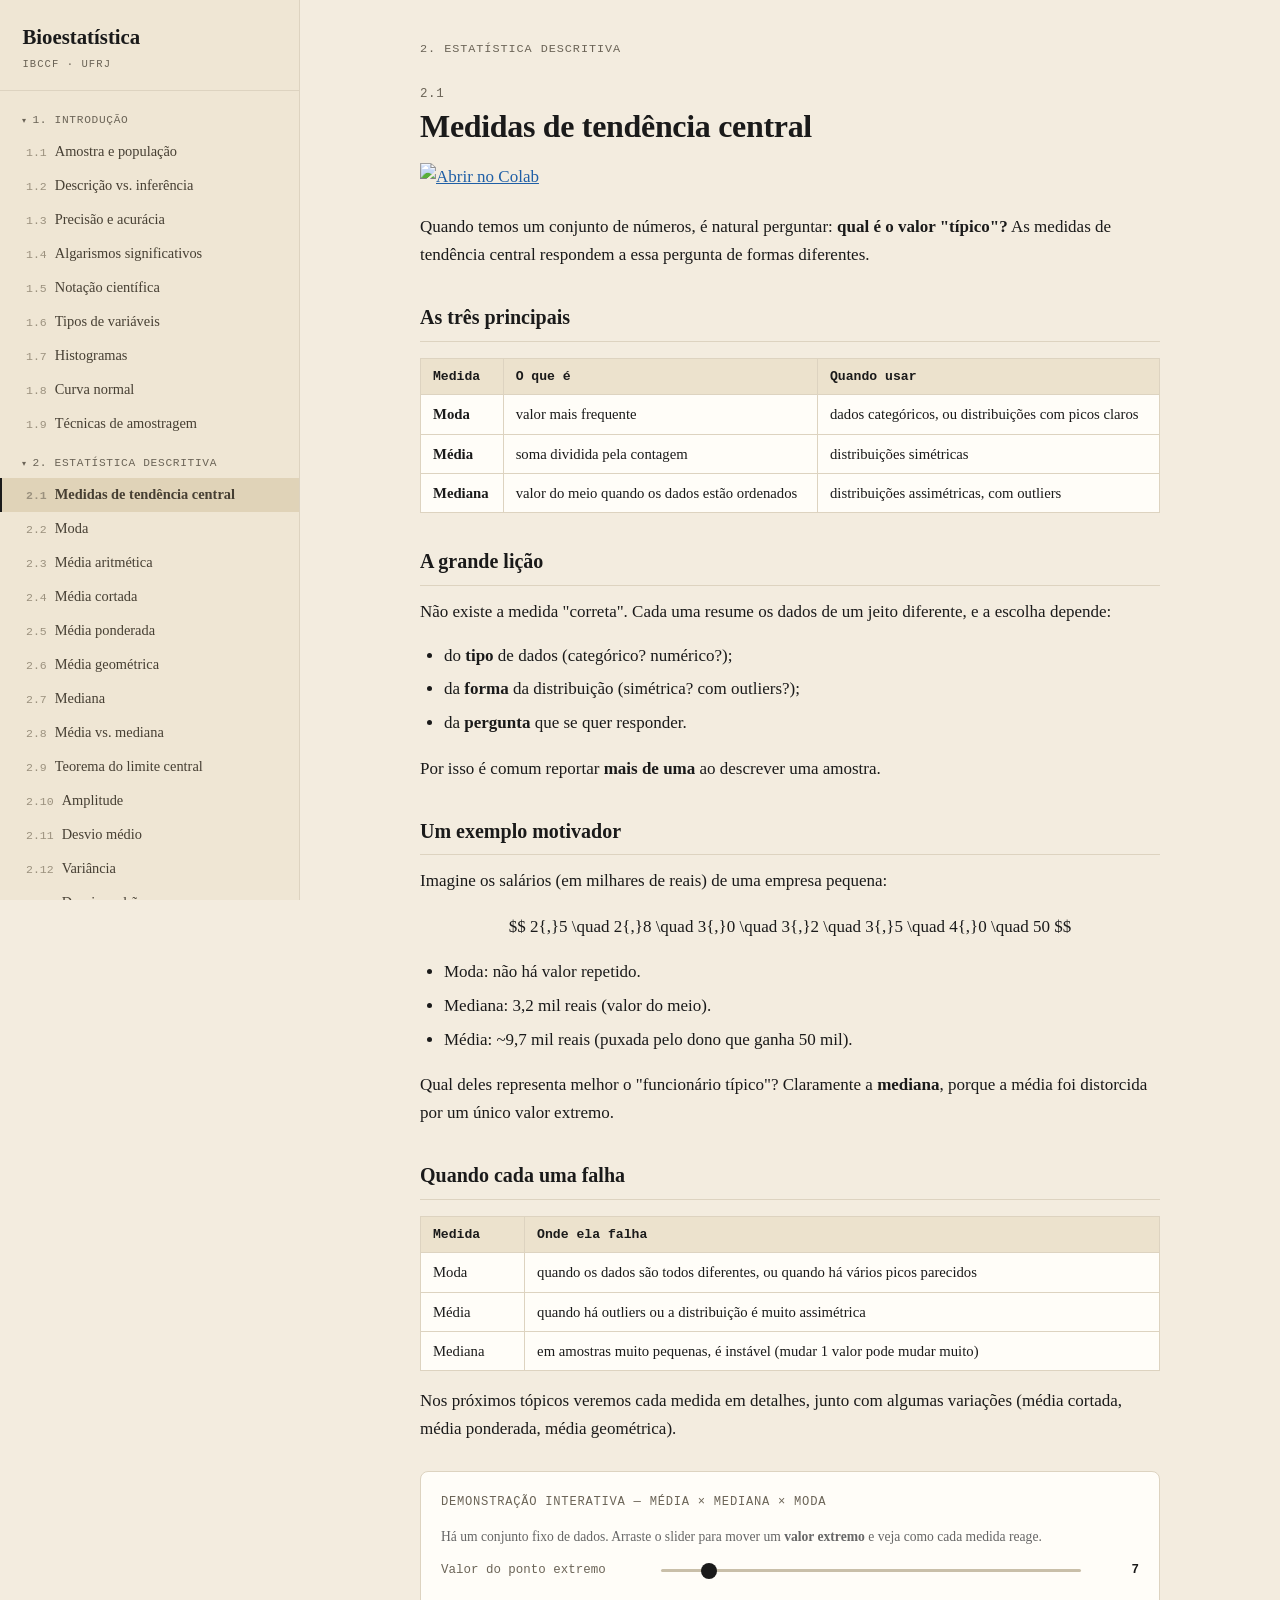
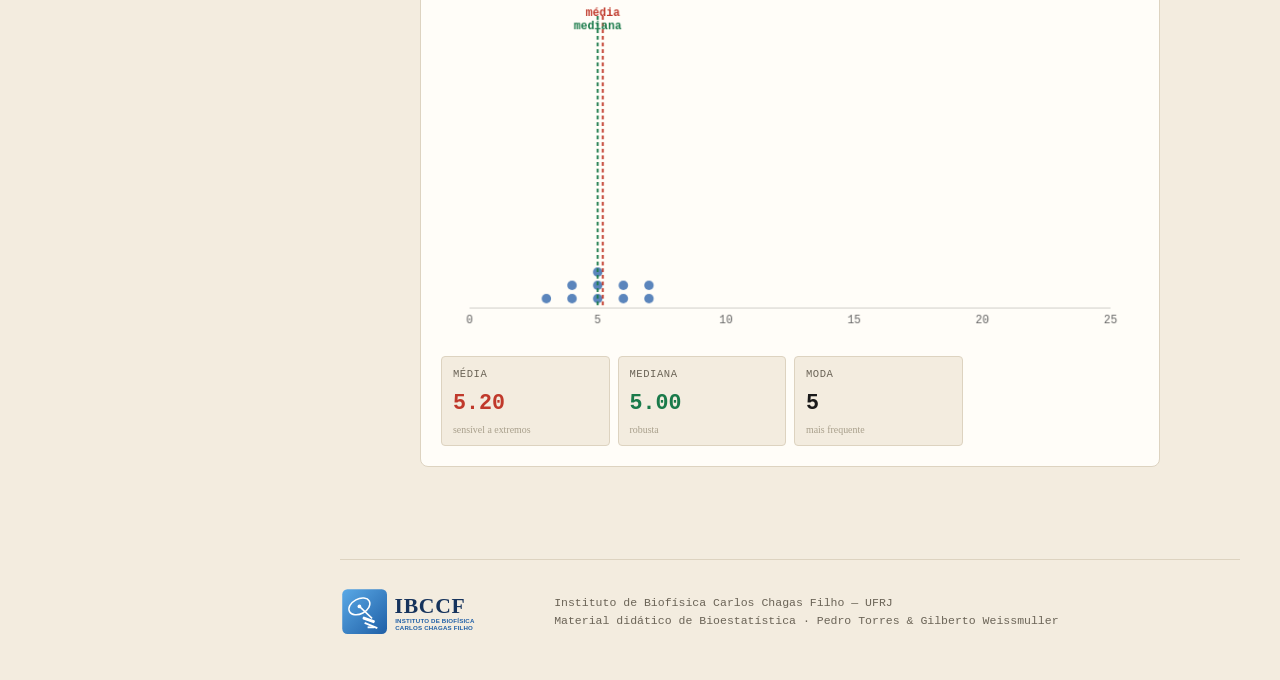
==== descritiva.html @ 73c23417 "Redesign site: sidebar layout, interactive widgets, new sections Layout (estilo dos exemplos enviado" ====
<!DOCTYPE html>
<html lang="pt-BR">
<head>
<meta charset="UTF-8">
<meta name="viewport" content="width=device-width, initial-scale=1.0">
<title>Estatística Descritiva — Bioestatística IBCCF</title>
<link rel="stylesheet" href="assets/style.css">
<link rel="stylesheet" href="https://cdn.jsdelivr.net/npm/katex@0.16.9/dist/katex.min.css">
<script defer src="https://cdn.jsdelivr.net/npm/katex@0.16.9/dist/katex.min.js"></script>
<script defer src="https://cdn.jsdelivr.net/npm/katex@0.16.9/dist/contrib/auto-render.min.js"
  onload="renderMathInElement(document.body,{delimiters:[{left:'$$',right:'$$',display:true},{left:'$',right:'$',display:false}],throwOnError:false});"></script>
<script src="https://cdn.jsdelivr.net/npm/mermaid@10/dist/mermaid.min.js"></script>
</head>
<body>
<button class="menu-toggle" id="menuToggle" aria-label="Menu">☰</button>

<nav class="sidebar" id="sidebar">
<a class="sidebar-brand" href="index.html">Bioestatística<span>IBCCF · UFRJ</span></a>
<div class="nav-group">
<div class="nav-group-title">1. Introdução</div>
<ul>
<li><a href="introducao.html#01-introducao-01-amostra-populacao-md"><span class="n">1.1</span>Amostra e população</a></li>
<li><a href="introducao.html#01-introducao-02-descricao-inferencia-md"><span class="n">1.2</span>Descrição vs. inferência</a></li>
<li><a href="introducao.html#01-introducao-03-precisao-acuracia-md"><span class="n">1.3</span>Precisão e acurácia</a></li>
<li><a href="introducao.html#01-introducao-04-algarismos-significativos-md"><span class="n">1.4</span>Algarismos significativos</a></li>
<li><a href="introducao.html#01-introducao-05-notacao-cientifica-md"><span class="n">1.5</span>Notação científica</a></li>
<li><a href="introducao.html#01-introducao-06-tipos-variaveis-md"><span class="n">1.6</span>Tipos de variáveis</a></li>
<li><a href="introducao.html#01-introducao-07-histogramas-md"><span class="n">1.7</span>Histogramas</a></li>
<li><a href="introducao.html#01-introducao-08-curva-normal-md"><span class="n">1.8</span>Curva normal</a></li>
<li><a href="introducao.html#01-introducao-09-tecnicas-amostragem-md"><span class="n">1.9</span>Técnicas de amostragem</a></li>
</ul></div>
<div class="nav-group">
<div class="nav-group-title">2. Estatística Descritiva</div>
<ul>
<li><a class="nav-link" data-target="02-estatistica-descritiva-01-tendencia-central-md" href="#02-estatistica-descritiva-01-tendencia-central-md"><span class="n">2.1</span>Medidas de tendência central</a></li>
<li><a class="nav-link" data-target="02-estatistica-descritiva-02-moda-md" href="#02-estatistica-descritiva-02-moda-md"><span class="n">2.2</span>Moda</a></li>
<li><a class="nav-link" data-target="02-estatistica-descritiva-03-media-aritmetica-md" href="#02-estatistica-descritiva-03-media-aritmetica-md"><span class="n">2.3</span>Média aritmética</a></li>
<li><a class="nav-link" data-target="02-estatistica-descritiva-04-media-cortada-md" href="#02-estatistica-descritiva-04-media-cortada-md"><span class="n">2.4</span>Média cortada</a></li>
<li><a class="nav-link" data-target="02-estatistica-descritiva-05-media-ponderada-md" href="#02-estatistica-descritiva-05-media-ponderada-md"><span class="n">2.5</span>Média ponderada</a></li>
<li><a class="nav-link" data-target="02-estatistica-descritiva-06-media-geometrica-md" href="#02-estatistica-descritiva-06-media-geometrica-md"><span class="n">2.6</span>Média geométrica</a></li>
<li><a class="nav-link" data-target="02-estatistica-descritiva-07-mediana-md" href="#02-estatistica-descritiva-07-mediana-md"><span class="n">2.7</span>Mediana</a></li>
<li><a class="nav-link" data-target="02-estatistica-descritiva-08-media-vs-mediana-md" href="#02-estatistica-descritiva-08-media-vs-mediana-md"><span class="n">2.8</span>Média vs. mediana</a></li>
<li><a class="nav-link" data-target="02-estatistica-descritiva-09-teorema-limite-central-md" href="#02-estatistica-descritiva-09-teorema-limite-central-md"><span class="n">2.9</span>Teorema do limite central</a></li>
<li><a class="nav-link" data-target="02-estatistica-descritiva-10-amplitude-md" href="#02-estatistica-descritiva-10-amplitude-md"><span class="n">2.10</span>Amplitude</a></li>
<li><a class="nav-link" data-target="02-estatistica-descritiva-11-desvio-medio-md" href="#02-estatistica-descritiva-11-desvio-medio-md"><span class="n">2.11</span>Desvio médio</a></li>
<li><a class="nav-link" data-target="02-estatistica-descritiva-12-variancia-md" href="#02-estatistica-descritiva-12-variancia-md"><span class="n">2.12</span>Variância</a></li>
<li><a class="nav-link" data-target="02-estatistica-descritiva-13-desvio-padrao-md" href="#02-estatistica-descritiva-13-desvio-padrao-md"><span class="n">2.13</span>Desvio padrão</a></li>
<li><a class="nav-link" data-target="02-estatistica-descritiva-14-desvio-interquartil-md" href="#02-estatistica-descritiva-14-desvio-interquartil-md"><span class="n">2.14</span>Desvio interquartil</a></li>
<li><a class="nav-link" data-target="02-estatistica-descritiva-15-coeficiente-variacao-md" href="#02-estatistica-descritiva-15-coeficiente-variacao-md"><span class="n">2.15</span>Coeficiente de variação</a></li>
</ul></div>
<div class="nav-group">
<div class="nav-group-title">3. Probabilidade</div>
<ul>
<li><a href="probabilidade.html#03-probabilidade-01-evento-md"><span class="n">3.1</span>Evento — definição</a></li>
<li><a href="probabilidade.html#03-probabilidade-02-eventos-compostos-md"><span class="n">3.2</span>Eventos compostos</a></li>
<li><a href="probabilidade.html#03-probabilidade-03-probabilidade-condicional-md"><span class="n">3.3</span>Probabilidade condicional</a></li>
<li><a href="probabilidade.html#03-probabilidade-04-analise-combinatoria-md"><span class="n">3.4</span>Análise combinatória</a></li>
<li><a href="probabilidade.html#03-probabilidade-05-testes-binarios-md"><span class="n">3.5</span>Testes binários</a></li>
<li><a href="probabilidade.html#03-probabilidade-06-sensibilidade-especificidade-md"><span class="n">3.6</span>Sensibilidade e especificidade</a></li>
<li><a href="probabilidade.html#03-probabilidade-07-matriz-confusao-md"><span class="n">3.7</span>Matriz de confusão</a></li>
<li><a href="probabilidade.html#03-probabilidade-08-valor-preditivo-md"><span class="n">3.8</span>Valor preditivo</a></li>
<li><a href="probabilidade.html#03-probabilidade-09-curva-roc-md"><span class="n">3.9</span>Curva ROC</a></li>
<li><a href="probabilidade.html#03-probabilidade-10-distribuicao-binomial-md"><span class="n">3.10</span>Distribuição binomial</a></li>
</ul></div>
<div class="nav-group">
<div class="nav-group-title">4. Distribuições amostrais</div>
<ul>
<li><a href="distribuicoes.html#05-distribuicoes-amostrais-01-de-onde-vem-md"><span class="n">4.1</span>De onde vêm t, F e χ²</a></li>
<li><a href="distribuicoes.html#05-distribuicoes-amostrais-02-qui-quadrado-md"><span class="n">4.2</span>Distribuição qui-quadrado</a></li>
<li><a href="distribuicoes.html#05-distribuicoes-amostrais-03-t-student-md"><span class="n">4.3</span>Distribuição t de Student</a></li>
<li><a href="distribuicoes.html#05-distribuicoes-amostrais-04-f-distribuicao-md"><span class="n">4.4</span>Distribuição F</a></li>
</ul></div>
<div class="nav-group">
<div class="nav-group-title">5. Estatística Inferencial</div>
<ul>
<li><a href="inferencial.html#04-estatistica-inferencial-01-logica-inferencia-md"><span class="n">5.1</span>Lógica da inferência</a></li>
<li><a href="inferencial.html#04-estatistica-inferencial-02-estimacao-md"><span class="n">5.2</span>Estimação</a></li>
<li><a href="inferencial.html#04-estatistica-inferencial-03-intervalo-confianca-md"><span class="n">5.3</span>Intervalos de confiança</a></li>
<li><a href="inferencial.html#04-estatistica-inferencial-04-hipoteses-md"><span class="n">5.4</span>Hipótese nula e alternativa</a></li>
<li><a href="inferencial.html#04-estatistica-inferencial-05-significancia-md"><span class="n">5.5</span>Nível de significância</a></li>
<li><a href="inferencial.html#04-estatistica-inferencial-06-valor-p-md"><span class="n">5.6</span>Valor-p</a></li>
<li><a href="inferencial.html#04-estatistica-inferencial-07-erros-tipo-i-ii-md"><span class="n">5.7</span>Erros tipo I e tipo II</a></li>
<li><a href="inferencial.html#04-estatistica-inferencial-08-teste-z-md"><span class="n">5.8</span>Teste z</a></li>
<li><a href="inferencial.html#04-estatistica-inferencial-09-teste-t-uma-amostra-md"><span class="n">5.9</span>Teste t de uma amostra</a></li>
<li><a href="inferencial.html#04-estatistica-inferencial-10-teste-t-independente-md"><span class="n">5.10</span>Teste t para duas amostras independentes</a></li>
<li><a href="inferencial.html#04-estatistica-inferencial-11-teste-t-pareado-md"><span class="n">5.11</span>Teste t pareado</a></li>
<li><a href="inferencial.html#04-estatistica-inferencial-12-anova-md"><span class="n">5.12</span>ANOVA</a></li>
<li><a href="inferencial.html#04-estatistica-inferencial-13-qui-quadrado-md"><span class="n">5.13</span>Teste do qui-quadrado</a></li>
<li><a href="inferencial.html#04-estatistica-inferencial-14-correlacao-md"><span class="n">5.14</span>Correlação</a></li>
<li><a href="inferencial.html#04-estatistica-inferencial-15-regressao-linear-md"><span class="n">5.15</span>Regressão linear</a></li>
<li><a href="inferencial.html#04-estatistica-inferencial-16-testes-nao-parametricos-md"><span class="n">5.16</span>Testes não paramétricos</a></li>
<li><a href="inferencial.html#04-estatistica-inferencial-17-design-experimental-md"><span class="n">5.17</span>Design experimental e potência</a></li>
</ul></div>
<div class="nav-group">
<div class="nav-group-title">6. Tabelas estatísticas</div>
<ul>
<li><a href="tabelas.html#06-tabelas-01-tabelas-md"><span class="n">6.1</span>Tabelas de referência</a></li>
</ul></div>
<div class="nav-group">
<div class="nav-group-title">7. Exercícios</div>
<ul>
<li><a href="exercicios.html#07-exercicios-01-exercicios-md"><span class="n">7.1</span>Exercícios resolvidos por tema</a></li>
</ul></div>
</nav>
<main class="content"><div class="content-inner">
<div class="page-eyebrow">2. Estatística Descritiva</div>
<article id="02-estatistica-descritiva-01-tendencia-central-md" class="topic">
<div class="topic-num">2.1</div>
<h1 class="topic-title">Medidas de tendência central</h1>
<div class="nb-row"><a class="colab-link" href="https://colab.research.google.com/github/monteirotorres/biostat/blob/main/02_estatistica_descritiva/01_tendencia_central.ipynb" target="_blank" rel="noopener"><img src="https://colab.research.google.com/assets/colab-badge.svg" alt="Abrir no Colab"></a></div>
<p>Quando temos um conjunto de números, é natural perguntar: <strong>qual é o valor "típico"?</strong> As medidas de tendência central respondem a essa pergunta de formas diferentes.</p>
<h2>As três principais</h2>
<table>
<thead>
<tr>
<th>Medida</th>
<th>O que é</th>
<th>Quando usar</th>
</tr>
</thead>
<tbody>
<tr>
<td><strong>Moda</strong></td>
<td>valor mais frequente</td>
<td>dados categóricos, ou distribuições com picos claros</td>
</tr>
<tr>
<td><strong>Média</strong></td>
<td>soma dividida pela contagem</td>
<td>distribuições simétricas</td>
</tr>
<tr>
<td><strong>Mediana</strong></td>
<td>valor do meio quando os dados estão ordenados</td>
<td>distribuições assimétricas, com outliers</td>
</tr>
</tbody>
</table>
<h2>A grande lição</h2>
<p>Não existe a medida "correta". Cada uma resume os dados de um jeito diferente, e a escolha depende:</p>
<ul>
<li>do <strong>tipo</strong> de dados (categórico? numérico?);</li>
<li>da <strong>forma</strong> da distribuição (simétrica? com outliers?);</li>
<li>da <strong>pergunta</strong> que se quer responder.</li>
</ul>
<p>Por isso é comum reportar <strong>mais de uma</strong> ao descrever uma amostra.</p>
<h2>Um exemplo motivador</h2>
<p>Imagine os salários (em milhares de reais) de uma empresa pequena:</p>
<div class="math-display">$$
2{,}5 \quad 2{,}8 \quad 3{,}0 \quad 3{,}2 \quad 3{,}5 \quad 4{,}0 \quad 50
$$</div>
<ul>
<li>Moda: não há valor repetido.</li>
<li>Mediana: 3,2 mil reais (valor do meio).</li>
<li>Média: ~9,7 mil reais (puxada pelo dono que ganha 50 mil).</li>
</ul>
<p>Qual deles representa melhor o "funcionário típico"? Claramente a <strong>mediana</strong>, porque a média foi distorcida por um único valor extremo.</p>
<h2>Quando cada uma falha</h2>
<table>
<thead>
<tr>
<th>Medida</th>
<th>Onde ela falha</th>
</tr>
</thead>
<tbody>
<tr>
<td>Moda</td>
<td>quando os dados são todos diferentes, ou quando há vários picos parecidos</td>
</tr>
<tr>
<td>Média</td>
<td>quando há outliers ou a distribuição é muito assimétrica</td>
</tr>
<tr>
<td>Mediana</td>
<td>em amostras muito pequenas, é instável (mudar 1 valor pode mudar muito)</td>
</tr>
</tbody>
</table>
<p>Nos próximos tópicos veremos cada medida em detalhes, junto com algumas variações (média cortada, média ponderada, média geométrica).</p>

<div class="widget" data-widget="wTendencia" data-id="tendencia_2_1">
  <div class="widget-title">Demonstração interativa — Média × Mediana × Moda</div>
  <p style="font-size:0.85rem;color:#666;margin-bottom:0.6rem;">Há um conjunto fixo de dados. Arraste o slider para mover um <strong>valor extremo</strong> e veja como cada medida reage.</p>
  <div class="controls"><div class="ctrl-row"><span class="ctrl-label">Valor do ponto extremo</span><input type="range" min="5" max="25" step="1" value="7" id="tendencia_2_1-out"><span class="ctrl-val" id="tendencia_2_1-out-v">7</span></div></div>
  <canvas id="tendencia_2_1"></canvas>
  <div class="stat-grid" style="margin-top:0.6rem;">
    <div class="stat-card"><div class="slabel">Média</div><div class="sval" id="tendencia_2_1-mean" style="color:#c0392b;">—</div><div class="sdesc">sensível a extremos</div></div><div class="stat-card"><div class="slabel">Mediana</div><div class="sval" id="tendencia_2_1-median" style="color:#1a7a4a;">—</div><div class="sdesc">robusta</div></div><div class="stat-card"><div class="slabel">Moda</div><div class="sval" id="tendencia_2_1-mode">—</div><div class="sdesc">mais frequente</div></div>
  </div>
</div>
</article>
<article id="02-estatistica-descritiva-02-moda-md" class="topic">
<div class="topic-num">2.2</div>
<h1 class="topic-title">Moda</h1>
<div class="nb-row"><a class="colab-link" href="https://colab.research.google.com/github/monteirotorres/biostat/blob/main/02_estatistica_descritiva/02_moda.ipynb" target="_blank" rel="noopener"><img src="https://colab.research.google.com/assets/colab-badge.svg" alt="Abrir no Colab"></a></div>
<p>A <strong>moda</strong> é o valor que aparece com maior frequência em um conjunto de dados.</p>
<h2>Definição</h2>
<p>Dado um conjunto $\{x_1, x_2, \ldots, x_n\}$, a moda é o valor (ou valores) que mais se repete.</p>
<h2>Casos</h2>
<table>
<thead>
<tr>
<th>Caso</th>
<th>Nome</th>
</tr>
</thead>
<tbody>
<tr>
<td>Um único valor mais frequente</td>
<td><strong>unimodal</strong></td>
</tr>
<tr>
<td>Dois valores empatados</td>
<td><strong>bimodal</strong></td>
</tr>
<tr>
<td>Três ou mais valores empatados</td>
<td><strong>multimodal</strong></td>
</tr>
<tr>
<td>Todos diferentes</td>
<td><strong>amodal</strong> (sem moda)</td>
</tr>
</tbody>
</table>
<h3>Exemplos</h3>
<ul>
<li>$\{1, 2, 2, 3, 4\}$ → moda = 2 (unimodal).</li>
<li>$\{1, 2, 2, 3, 3\}$ → modas = 2 e 3 (bimodal).</li>
<li>$\{1, 2, 3, 4, 5\}$ → não há moda (amodal).</li>
</ul>
<h2>Quando usar</h2>
<p>A moda é particularmente útil em:</p>
<ul>
<li><strong>Variáveis categóricas</strong>, em que média e mediana nem fazem sentido. Ex.: a moda do tipo sanguíneo no Brasil é "O+".</li>
<li><strong>Distribuições com picos claros</strong>, em que a "categoria mais comum" é a informação de interesse.</li>
</ul>
<blockquote>
<p>Em distribuições contínuas, é raro dois valores serem <strong>exatamente</strong> iguais. Nesses casos, a moda é localizada visualmente no histograma: corresponde ao <strong>pico</strong> da distribuição.</p>
</blockquote>
<h2>Limitações</h2>
<ol>
<li><strong>Pode não ser única</strong> ou nem existir.</li>
<li><strong>Não usa todos os dados</strong>: depende apenas das frequências.</li>
<li><strong>Sensível à precisão</strong> dos dados: arredondar pode mudar drasticamente a moda.</li>
</ol>
<h2>Distribuições multimodais — uma pista</h2>
<p>Quando o histograma tem <strong>mais de um pico</strong>, vale investigar: pode haver duas subpopulações misturadas. Por exemplo, a altura de adultos mostra um histograma bimodal quando misturamos homens e mulheres — cada grupo tem sua própria moda.</p>

</article>
<article id="02-estatistica-descritiva-03-media-aritmetica-md" class="topic">
<div class="topic-num">2.3</div>
<h1 class="topic-title">Média aritmética</h1>
<div class="nb-row"><a class="colab-link" href="https://colab.research.google.com/github/monteirotorres/biostat/blob/main/02_estatistica_descritiva/03_media_aritmetica.ipynb" target="_blank" rel="noopener"><img src="https://colab.research.google.com/assets/colab-badge.svg" alt="Abrir no Colab"></a></div>
<p>A medida de tendência central mais conhecida. Soma todos os valores e divide pelo número deles.</p>
<h2>Fórmula</h2>
<p>Para uma <strong>amostra</strong> com $n$ valores:</p>
<div class="math-display">$$
\bar{x} = \frac{1}{n} \sum_{i=1}^{n} x_i = \frac{x_1 + x_2 + \cdots + x_n}{n}
$$</div>
<p>Para uma <strong>população</strong> com $N$ valores:</p>
<div class="math-display">$$
\mu = \frac{1}{N} \sum_{i=1}^{N} x_i
$$</div>
<p>A fórmula é a mesma — muda apenas o símbolo, dependendo se estamos falando de amostra ($\bar{x}$, "x-barra") ou de população ($\mu$, "mi").</p>
<h2>Exemplo</h2>
<p>Cinco notas de uma prova: $6{,}0; 7{,}5; 8{,}0; 5{,}5; 9{,}0$.</p>
<div class="math-display">$$
\bar{x} = \frac{6{,}0 + 7{,}5 + 8{,}0 + 5{,}5 + 9{,}0}{5} = \frac{36{,}0}{5} = 7{,}2
$$</div>
<h2>Propriedades importantes</h2>
<ol>
<li><strong>Usa todos os valores</strong> — diferente da mediana, que usa só o do meio.</li>
<li><strong>Sensível a outliers</strong> — um único valor extremo pode puxar a média muito.</li>
<li><strong>A soma dos desvios em relação à média é zero</strong>:</li>
</ol>
<div class="math-display">$$
\sum_{i=1}^{n} (x_i - \bar{x}) = 0
$$</div>
<p>Isso significa que a média é o <strong>"ponto de equilíbrio"</strong> dos dados — se colocássemos cada valor como um pesinho numa régua, a régua se equilibraria sobre a média.</p>
<h2>Quando usar</h2>
<p>A média é apropriada quando:</p>
<ul>
<li>a distribuição é <strong>aproximadamente simétrica</strong>;</li>
<li>não há outliers extremos;</li>
<li>os dados são <strong>quantitativos</strong> (não categóricos).</li>
</ul>
<h2>Quando NÃO usar</h2>
<ul>
<li>Em distribuições <strong>muito assimétricas</strong> (renda, tempo de sobrevida) — a mediana é mais informativa.</li>
<li>Em variáveis <strong>ordinais</strong> — a média entre "leve", "moderada" e "intensa" não significa nada.</li>
<li>Em variáveis <strong>nominais</strong> — não dá nem para calcular.</li>
</ul>
<h2>Atenção ao jargão</h2>
<p>Quando alguém diz "a média", geralmente está se referindo à média aritmética. Mas existem outras médias (geométrica, harmônica, cortada, ponderada) que você verá nos próximos tópicos.</p>

</article>
<article id="02-estatistica-descritiva-04-media-cortada-md" class="topic">
<div class="topic-num">2.4</div>
<h1 class="topic-title">Média cortada</h1>
<div class="nb-row"><a class="colab-link" href="https://colab.research.google.com/github/monteirotorres/biostat/blob/main/02_estatistica_descritiva/04_media_cortada.ipynb" target="_blank" rel="noopener"><img src="https://colab.research.google.com/assets/colab-badge.svg" alt="Abrir no Colab"></a></div>
<p>A <strong>média cortada</strong> é uma variação da média aritmética em que <strong>removemos uma porcentagem dos valores extremos</strong> antes de calcular a média.</p>
<h2>A ideia</h2>
<p>Como a média comum é sensível a outliers, uma forma de torná-la mais <strong>robusta</strong> é descartar uma fatia dos valores mais altos e mais baixos. O que sobra é menos influenciado por valores extremos.</p>
<h2>Fórmula</h2>
<p>Cortando $k$ valores de cada lado (após ordenar) em uma amostra de $n$:</p>
<div class="math-display">$$
\bar{x}_{\text{cortada}} = \frac{1}{n - 2k} \sum_{i=k+1}^{n-k} x_{(i)}
$$</div>
<p>onde $x_{(i)}$ é o $i$-ésimo valor <strong>ordenado</strong>.</p>
<p>Costuma-se especificar o corte em <strong>porcentagem</strong>: cortar 10% significa remover 10% dos valores de cada extremo.</p>
<h2>Exemplo</h2>
<p>Dados ordenados: $10, 11, 12, 13, 14, 15, 16, 17, 18, 19, 20, 200$. São 12 valores.</p>
<p>Cortando 10% de cada lado → removemos 1 de cada extremo (10 e 200):</p>
<div class="math-display">$$
\bar{x}_{\text{cortada 10\%}} = \frac{11 + 12 + 13 + 14 + 15 + 16 + 17 + 18 + 19 + 20}{10} = 15{,}5
$$</div>
<p>Compare com a média comum: $\approx 30{,}4$ (puxada pelo 200).</p>
<h2>Quanto cortar?</h2>
<table>
<thead>
<tr>
<th>Corte</th>
<th>Comentário</th>
</tr>
</thead>
<tbody>
<tr>
<td>0%</td>
<td>é a média comum</td>
</tr>
<tr>
<td>5%</td>
<td>corte leve, comum em estudos esportivos</td>
</tr>
<tr>
<td>10–25%</td>
<td>reduz bem a influência de outliers</td>
</tr>
<tr>
<td>50%</td>
<td>é a <strong>mediana</strong></td>
</tr>
</tbody>
</table>
<h2>Onde aparece</h2>
<ul>
<li>Olimpíadas, ginástica artística: descartam-se a maior e a menor nota dos juízes.</li>
<li>Notas finais de programas que ignoram a melhor e a pior prova.</li>
<li>Estudos econômicos que querem reduzir o impacto de valores extremos.</li>
</ul>
<h2>Vantagens e desvantagens</h2>
<table>
<thead>
<tr>
<th>Vantagem</th>
<th>Desvantagem</th>
</tr>
</thead>
<tbody>
<tr>
<td>Mais robusta a outliers que a média</td>
<td>Descarta informação</td>
</tr>
<tr>
<td>Mantém a interpretação de "média"</td>
<td>Definição depende do corte escolhido</td>
</tr>
</tbody>
</table>

</article>
<article id="02-estatistica-descritiva-05-media-ponderada-md" class="topic">
<div class="topic-num">2.5</div>
<h1 class="topic-title">Média ponderada</h1>
<div class="nb-row"><a class="colab-link" href="https://colab.research.google.com/github/monteirotorres/biostat/blob/main/02_estatistica_descritiva/05_media_ponderada.ipynb" target="_blank" rel="noopener"><img src="https://colab.research.google.com/assets/colab-badge.svg" alt="Abrir no Colab"></a></div>
<p>Cada valor recebe um <strong>peso</strong> diferente, refletindo sua importância relativa.</p>
<h2>Fórmula</h2>
<div class="math-display">$$
\bar{x}_w = \frac{\sum_{i=1}^{n} w_i \cdot x_i}{\sum_{i=1}^{n} w_i}
$$</div>
<p>Onde:</p>
<ul>
<li>$x_i$ são os valores;</li>
<li>$w_i$ são os pesos (todos positivos).</li>
</ul>
<blockquote>
<p>Quando todos os pesos são iguais, a média ponderada vira a <strong>média aritmética comum</strong>.</p>
</blockquote>
<h2>Exemplo clássico — nota final</h2>
<p>Uma disciplina tem três avaliações:</p>
<table>
<thead>
<tr>
<th>Avaliação</th>
<th>Nota</th>
<th>Peso</th>
</tr>
</thead>
<tbody>
<tr>
<td>P1</td>
<td>7,0</td>
<td>2</td>
</tr>
<tr>
<td>P2</td>
<td>6,0</td>
<td>3</td>
</tr>
<tr>
<td>Trabalho</td>
<td>9,0</td>
<td>1</td>
</tr>
<tr>
<td>Prova final</td>
<td>8,0</td>
<td>4</td>
</tr>
</tbody>
</table>
<div class="math-display">$$
\bar{x}_w = \frac{7 \cdot 2 + 6 \cdot 3 + 9 \cdot 1 + 8 \cdot 4}{2 + 3 + 1 + 4} = \frac{14 + 18 + 9 + 32}{10} = \frac{73}{10} = 7{,}3
$$</div>
<p>A média aritmética simples daria 7,5 — mas como a prova final pesa mais e a P2 (pior nota) também tem peso alto, a média ponderada fica em 7,3.</p>
<h2>Em biologia e medicina</h2>
<p>A média ponderada aparece em:</p>
<ul>
<li><strong>Meta-análises</strong>: estudos com amostras maiores recebem peso maior, porque suas estimativas são mais confiáveis.</li>
<li><strong>Cálculo de IDH ou IDS</strong>: cada indicador entra com peso definido pela metodologia.</li>
<li><strong>Sistemas de pontuação clínica</strong>: cada sinal/sintoma tem peso clínico diferente.</li>
</ul>
<h2>Pesos normalizados</h2>
<p>Se preferimos pesos que somam 1 (probabilidades, frações), a fórmula vira:</p>
<div class="math-display">$$
\bar{x}_w = \sum_{i=1}^{n} w_i \cdot x_i \quad \text{com} \quad \sum_{i=1}^{n} w_i = 1
$$</div>
<p>Esse formato aparece muito em <strong>expectativa matemática</strong> — a média ponderada nada mais é do que o valor esperado quando os pesos representam probabilidades.</p>
<h2>Detalhe importante</h2>
<p>Os pesos representam <strong>importância relativa</strong>, não probabilidades de erro ou qualidade absoluta. Se eu der peso 10 a um valor mal medido e peso 1 ao bem medido, vou puxar a média para o errado. Os pesos precisam ser escolhidos <strong>antes</strong> de olhar os dados, com base em um critério justificável.</p>

</article>
<article id="02-estatistica-descritiva-06-media-geometrica-md" class="topic">
<div class="topic-num">2.6</div>
<h1 class="topic-title">Média geométrica</h1>
<div class="nb-row"><a class="colab-link" href="https://colab.research.google.com/github/monteirotorres/biostat/blob/main/02_estatistica_descritiva/06_media_geometrica.ipynb" target="_blank" rel="noopener"><img src="https://colab.research.google.com/assets/colab-badge.svg" alt="Abrir no Colab"></a></div>
<p>A média geométrica é a "média natural" para dados <strong>multiplicativos</strong>: taxas de crescimento, fatores de diluição, títulos de anticorpos.</p>
<h2>Fórmula</h2>
<p>Para $n$ valores positivos:</p>
<div class="math-display">$$
\bar{x}_g = \sqrt[n]{x_1 \cdot x_2 \cdots x_n} = \left( \prod_{i=1}^{n} x_i \right)^{1/n}
$$</div>
<p>Equivalentemente, em termos de logaritmos (forma muito usada nas implementações):</p>
<div class="math-display">$$
\bar{x}_g = \exp\!\left( \frac{1}{n} \sum_{i=1}^{n} \ln x_i \right)
$$</div>
<p>Em palavras: <strong>calculamos a média aritmética dos logaritmos</strong> e depois aplicamos a função inversa.</p>
<h2>Quando faz sentido?</h2>
<p>Sempre que os dados crescem (ou diminuem) <strong>multiplicativamente</strong>, e não somando uma quantidade fixa.</p>
<h3>Exemplo 1 — taxa de crescimento bacteriano</h3>
<p>Uma cultura cresce a taxas (vezes/h) de: 1,5; 2,0; 1,8; 2,2; 1,9.</p>
<p>Se quisermos saber a taxa "típica" de crescimento, queremos o número que, repetido, daria o mesmo crescimento acumulado. Esse número é a média <strong>geométrica</strong>, não a aritmética.</p>
<div class="math-display">$$
\bar{x}_g = \sqrt[5]{1{,}5 \cdot 2{,}0 \cdot 1{,}8 \cdot 2{,}2 \cdot 1{,}9} \approx 1{,}87
$$</div>
<h3>Exemplo 2 — diluições em série</h3>
<p>Em imunologia, títulos de anticorpos são comumente $1/40, 1/80, 1/160, \ldots$ — uma série geométrica. A média geométrica respeita essa escala.</p>
<h3>Exemplo 3 — retorno de investimentos</h3>
<p>Se um ativo rende +10% num ano e -10% no outro, a média aritmética dos retornos é 0% (que seria voltar ao mesmo valor). Mas isso é falso: $1{,}10 \cdot 0{,}90 = 0{,}99$. O retorno médio <strong>real</strong> é dado pela média geométrica.</p>
<h2>Comparação com a aritmética</h2>
<p>Para qualquer conjunto de valores positivos:</p>
<div class="math-display">$$
\bar{x}_g \leq \bar{x}
$$</div>
<p>A igualdade só ocorre quando todos os valores são iguais. Quanto mais variados os dados, maior a diferença entre as duas médias.</p>
<h2>Restrições</h2>
<ul>
<li><strong>Só funciona para valores positivos</strong> (não definida para 0 ou negativos).</li>
<li>Pouca interpretabilidade em escalas aditivas (a média geométrica de alturas em cm é estranha).</li>
</ul>
<h2>Como reconhecer um caso de média geométrica</h2>
<p>Pergunte: <strong>"Se eu repetir esse valor $n$ vezes, multiplicando, recupero o produto original?"</strong> Se sim, é caso de média geométrica.</p>
<blockquote>
<p>Em escala log, a média geométrica vira simplesmente a média aritmética dos logaritmos. Por isso, é comum <strong>transformar dados</strong> com $\log$ antes de aplicar testes estatísticos quando a distribuição é multiplicativa.</p>
</blockquote>

</article>
<article id="02-estatistica-descritiva-07-mediana-md" class="topic">
<div class="topic-num">2.7</div>
<h1 class="topic-title">Mediana</h1>
<div class="nb-row"><a class="colab-link" href="https://colab.research.google.com/github/monteirotorres/biostat/blob/main/02_estatistica_descritiva/07_mediana.ipynb" target="_blank" rel="noopener"><img src="https://colab.research.google.com/assets/colab-badge.svg" alt="Abrir no Colab"></a></div>
<p>A <strong>mediana</strong> é o valor que ocupa a posição do meio quando os dados estão ordenados. Divide o conjunto em duas metades de tamanho igual.</p>
<h2>Como calcular</h2>
<ol>
<li><strong>Ordene</strong> os valores em ordem crescente.</li>
<li>Se $n$ é <strong>ímpar</strong>, a mediana é o valor central.</li>
<li>Se $n$ é <strong>par</strong>, a mediana é a <strong>média dos dois valores centrais</strong>.</li>
</ol>
<h3>Exemplo (n ímpar)</h3>
<p>Dados: $3, 1, 4, 1, 5, 9, 2$
Ordenados: $1, 1, 2, \mathbf{3}, 4, 5, 9$
Mediana = <strong>3</strong>.</p>
<h3>Exemplo (n par)</h3>
<p>Dados: $3, 1, 4, 1, 5, 9, 2, 6$
Ordenados: $1, 1, 2, \mathbf{3}, \mathbf{4}, 5, 6, 9$
Mediana = $(3 + 4)/2 = 3{,}5$.</p>
<h2>A propriedade fundamental</h2>
<p>Exatamente <strong>50% dos dados estão abaixo</strong> da mediana e <strong>50% acima</strong>. Por isso ela também é chamada de <strong>segundo quartil</strong> ($Q_2$) ou <strong>percentil 50</strong>.</p>
<h2>Robustez a outliers</h2>
<p>A grande vantagem da mediana é não ser afetada por valores extremos:</p>
<table>
<thead>
<tr>
<th>Dados</th>
<th>Média</th>
<th>Mediana</th>
</tr>
</thead>
<tbody>
<tr>
<td>$1, 2, 3, 4, 5$</td>
<td>3,0</td>
<td>3</td>
</tr>
<tr>
<td>$1, 2, 3, 4, 500$</td>
<td>102,0</td>
<td>3</td>
</tr>
</tbody>
</table>
<p>A média explodiu, mas a mediana ficou igual. É por isso que reportamos mediana para variáveis como <strong>renda</strong>, <strong>tempo até um evento</strong>, <strong>dose recebida</strong> etc.</p>
<h2>Generalização — quantis e percentis</h2>
<p>A mesma ideia da mediana se estende para outros pontos da distribuição:</p>
<table>
<thead>
<tr>
<th>Nome</th>
<th>O que é</th>
</tr>
</thead>
<tbody>
<tr>
<td>Mediana / Q2 / P50</td>
<td>50% dos dados abaixo</td>
</tr>
<tr>
<td>Q1 / P25</td>
<td>25% dos dados abaixo</td>
</tr>
<tr>
<td>Q3 / P75</td>
<td>75% dos dados abaixo</td>
</tr>
<tr>
<td>P10, P90</td>
<td>percentis 10 e 90</td>
</tr>
</tbody>
</table>
<p>Esses pontos aparecem no <strong>boxplot</strong> e dão uma visão muito mais rica que apenas a média.</p>
<h2>Limitações</h2>
<ul>
<li>Em <strong>amostras pequenas</strong>, a mediana pode ser instável: mudar 1 valor pode mudar muito.</li>
<li>Não é tão sensível à <strong>forma</strong> da distribuição — duas distribuições muito diferentes podem ter a mesma mediana.</li>
<li>Operações algébricas (combinar grupos, propagar erros) são mais complicadas com mediana do que com média.</li>
</ul>

</article>
<article id="02-estatistica-descritiva-08-media-vs-mediana-md" class="topic">
<div class="topic-num">2.8</div>
<h1 class="topic-title">Média vs. mediana</h1>
<div class="nb-row"><a class="colab-link" href="https://colab.research.google.com/github/monteirotorres/biostat/blob/main/02_estatistica_descritiva/08_media_vs_mediana.ipynb" target="_blank" rel="noopener"><img src="https://colab.research.google.com/assets/colab-badge.svg" alt="Abrir no Colab"></a></div>
<p>Qual delas reportar? A escolha depende da <strong>forma da distribuição</strong> e da <strong>presença de outliers</strong>.</p>
<h2>Em distribuição simétrica</h2>
<p>Em uma distribuição simétrica (como a normal), média e mediana <strong>coincidem</strong>:</p>
<div class="math-display">$$
\bar{x} \approx \text{mediana} \approx \text{moda}
$$</div>
<p>Nesse caso, tanto faz qual usar — costuma-se reportar a média porque tem propriedades matemáticas mais convenientes (se combina bem com soma, ANOVA, intervalos de confiança, etc.).</p>
<h2>Em distribuição assimétrica</h2>
<p>A média é <strong>puxada para a cauda</strong>. A mediana fica mais perto do "centro de massa" da maior parte dos dados.</p>
<h3>Assimetria à direita (cauda longa para valores altos)</h3>
<div class="math-display">$$
\bar{x} > \text{mediana}
$$</div>
<p>Exemplos: renda, tempo de espera, número de citações de um artigo, contagens de vírus.</p>
<h3>Assimetria à esquerda (cauda longa para valores baixos)</h3>
<div class="math-display">$$
\bar{x} < \text{mediana}
$$</div>
<p>Exemplos: notas em provas muito fáceis, idade ao morrer (a maioria morre na velhice, com cauda nos jovens).</p>
<h2>Como decidir na prática</h2>
<div class="mermaid-container"><pre class="mermaid">flowchart TD
    A[&quot;Faça um histograma&quot;] --&gt; B{&quot;Simétrica?&quot;}
    B --&gt;|Sim| C[&quot;Use média&quot;]
    B --&gt;|Não| D{&quot;Outliers visíveis?&quot;}
    D --&gt;|Sim| E[&quot;Use mediana&quot;]
    D --&gt;|Não| F[&quot;Reporte ambas&quot;]
</pre></div>
<p>A regra de ouro: <strong>sempre olhe o histograma antes de escolher</strong>.</p>
<h2>Em artigos científicos</h2>
<table>
<thead>
<tr>
<th>Tipo de dado</th>
<th>Reporte</th>
</tr>
</thead>
<tbody>
<tr>
<td>Pressão arterial, altura</td>
<td>média ± desvio padrão</td>
</tr>
<tr>
<td>Tempo de sobrevida</td>
<td>mediana (IC 95%)</td>
</tr>
<tr>
<td>Idade dos participantes (geralmente simétrico)</td>
<td>média ± desvio padrão</td>
</tr>
<tr>
<td>Salário, dose, contagens raras</td>
<td>mediana (IQR)</td>
</tr>
</tbody>
</table>
<blockquote>
<p>Atenção: a mediana costuma vir acompanhada do <strong>intervalo interquartil (IQR)</strong> ou de outros percentis, em vez de desvio padrão.</p>
</blockquote>
<h2>Um cuidado especial</h2>
<p>Algumas vezes, médias podem ser <strong>enganosas</strong>:</p>
<ul>
<li>Uma média de "renda per capita" alta pode mascarar uma realidade em que 90% das pessoas ganham muito pouco — basta ter alguns poucos muito ricos.</li>
<li>A média de "tempo gasto em uma rede social" pode esconder que a maioria das pessoas usa muito menos do que a média sugere.</li>
</ul>
<p>Por isso, em comunicação científica e jornalística, a mediana frequentemente conta uma história mais honesta sobre o "indivíduo típico".</p>

</article>
<article id="02-estatistica-descritiva-09-teorema-limite-central-md" class="topic">
<div class="topic-num">2.9</div>
<h1 class="topic-title">Teorema do limite central</h1>
<div class="nb-row"><a class="colab-link" href="https://colab.research.google.com/github/monteirotorres/biostat/blob/main/02_estatistica_descritiva/09_teorema_limite_central.ipynb" target="_blank" rel="noopener"><img src="https://colab.research.google.com/assets/colab-badge.svg" alt="Abrir no Colab"></a></div>
<p>Talvez o resultado mais importante da estatística. Em palavras:</p>
<blockquote>
<p><strong>A média de muitas amostras tende a uma distribuição normal</strong>, mesmo que a população original não seja normal.</p>
</blockquote>
<h2>Enunciado</h2>
<p>Seja uma população com média $\mu$ e desvio padrão $\sigma$ (finito). Tiramos amostras de tamanho $n$ e calculamos a média $\bar{x}$ de cada uma. À medida que $n$ cresce, a distribuição de $\bar{x}$ se aproxima de uma normal:</p>
<div class="math-display">$$
\bar{x} \sim \mathcal{N}\!\left( \mu, \; \frac{\sigma^{2}}{n} \right)
$$</div>
<p>Ou, em forma padronizada:</p>
<div class="math-display">$$
Z = \frac{\bar{x} - \mu}{\sigma / \sqrt{n}} \;\to\; \mathcal{N}(0, 1)
$$</div>
<p>A quantidade $\sigma / \sqrt{n}$ tem nome especial: <strong>erro padrão da média</strong> (em inglês, <em>standard error of the mean</em>, SEM).</p>
<h2>Pontos-chave</h2>
<ol>
<li><strong>A média da distribuição amostral</strong> é $\mu$ (a mesma da população).</li>
<li><strong>O desvio padrão da distribuição amostral</strong> é $\sigma / \sqrt{n}$, sempre menor que $\sigma$.</li>
<li><strong>A forma</strong> se aproxima da normal — independentemente da forma da população original — desde que $n$ seja "grande o bastante".</li>
</ol>
<h2>Quão grande é "grande"?</h2>
<ul>
<li>Se a população já é normal, o TLC vale para qualquer $n$.</li>
<li>Se é moderadamente assimétrica, $n \geq 30$ costuma ser suficiente.</li>
<li>Para distribuições muito enviesadas (ex.: exponencial com cauda muito longa), pode ser necessário $n \gtrsim 100$.</li>
</ul>
<h2>Por que isso é fantástico?</h2>
<p>Muitos testes estatísticos (t, z, ANOVA, regressão) assumem que <strong>alguma média</strong> segue distribuição normal. O TLC garante que, com amostras razoáveis, isso é aproximadamente verdade — <strong>mesmo que os dados originais não sejam normais</strong>. Por isso podemos aplicar esses testes em uma variedade enorme de situações.</p>
<h2>A intuição visual</h2>
<p>Imagine jogar dois dados e somar. A soma:</p>
<ul>
<li>mínima: 2 (1+1);</li>
<li>máxima: 12 (6+6);</li>
<li>mais provável: 7 (várias combinações: 1+6, 2+5, 3+4, etc.).</li>
</ul>
<p>Mesmo que cada dado tenha distribuição <strong>uniforme</strong> (cada face com 1/6 de chance), a distribuição da <strong>soma</strong> tem cara de sino. Com 3, 4 ou 5 dados, fica cada vez mais parecida com uma normal.</p>
<p>A média é apenas a soma dividida por $n$ — então o mesmo efeito acontece com qualquer média de muitas variáveis independentes.</p>
<h2>O que o TLC NÃO diz</h2>
<ul>
<li><strong>Não</strong> diz que a população é normal. Ela continua sendo o que era.</li>
<li><strong>Não</strong> ajuda quando a amostra é única — ele descreve o comportamento de <strong>muitas amostras</strong>.</li>
<li><strong>Não</strong> vale se a variância da população for infinita (algumas distribuições matemáticas extremas).</li>
</ul>
<h2>A consequência mais importante</h2>
<p>Quando você calcula a média de uma amostra grande de qualquer coisa razoavelmente bem comportada, sabe <strong>automaticamente</strong> como essa média se comporta. É isso que permite construir intervalos de confiança e testes de hipótese para a média.</p>

<div class="widget" data-widget="wTLC" data-id="tlc_2_9">
  <div class="widget-title">Demonstração interativa — Teorema do Limite Central</div>
  <div class="btn-row">
    <button class="btn outline active" data-tlc-dist="tlc_2_9" data-dist="uniforme">Uniforme</button>
    <button class="btn outline" data-tlc-dist="tlc_2_9" data-dist="exponencial">Exponencial</button>
    <button class="btn outline" data-tlc-dist="tlc_2_9" data-dist="bimodal">Bimodal</button>
    <button class="btn" id="tlc_2_9-redraw">Nova simulação ↺</button>
  </div>
  <div class="controls"><div class="ctrl-row"><span class="ctrl-label">Tamanho de cada amostra (n)</span><input type="range" min="1" max="100" step="1" value="5" id="tlc_2_9-n"><span class="ctrl-val" id="tlc_2_9-n-v">5</span></div></div>
  <canvas id="tlc_2_9"></canvas>
  <div class="stat-grid" style="margin-top:0.6rem;">
    <div class="stat-card"><div class="slabel">Média</div><div class="sval" id="tlc_2_9-mean">—</div><div class="sdesc">das 2000 amostras</div></div><div class="stat-card"><div class="slabel">Desvio padrão</div><div class="sval" id="tlc_2_9-sd">—</div><div class="sdesc">erro padrão da média</div></div>
  </div>
</div>
</article>
<article id="02-estatistica-descritiva-10-amplitude-md" class="topic">
<div class="topic-num">2.10</div>
<h1 class="topic-title">Amplitude</h1>
<div class="nb-row"><a class="colab-link" href="https://colab.research.google.com/github/monteirotorres/biostat/blob/main/02_estatistica_descritiva/10_amplitude.ipynb" target="_blank" rel="noopener"><img src="https://colab.research.google.com/assets/colab-badge.svg" alt="Abrir no Colab"></a></div>
<p>A medida de dispersão mais simples: a diferença entre o maior e o menor valor.</p>
<h2>Definição</h2>
<div class="math-display">$$
A = x_{\max} - x_{\min}
$$</div>
<h2>Exemplo</h2>
<p>Notas: $4, 5, 6, 7, 8, 9, 10$.</p>
<div class="math-display">$$
A = 10 - 4 = 6
$$</div>
<h2>Quando usar</h2>
<p>A amplitude é útil para:</p>
<ul>
<li><strong>Comunicação rápida</strong>: dá uma ideia imediata do intervalo dos dados.</li>
<li><strong>Controle de qualidade</strong> simples: serve para detectar quando algo sai do esperado.</li>
<li><strong>Decisões iniciais</strong> sobre escala de gráficos.</li>
</ul>
<h2>Limitações</h2>
<table>
<thead>
<tr>
<th>Problema</th>
<th>Por quê</th>
</tr>
</thead>
<tbody>
<tr>
<td>Usa <strong>apenas dois valores</strong></td>
<td>descarta toda a informação intermediária</td>
</tr>
<tr>
<td><strong>Muito sensível a outliers</strong></td>
<td>um valor extremo faz a amplitude explodir</td>
</tr>
<tr>
<td><strong>Cresce com o tamanho da amostra</strong></td>
<td>quanto mais dados, maior a chance de encontrar valores extremos</td>
</tr>
</tbody>
</table>
<p>Por exemplo:</p>
<table>
<thead>
<tr>
<th>Dados</th>
<th>Amplitude</th>
</tr>
</thead>
<tbody>
<tr>
<td>$\{10, 12, 14, 16, 18\}$</td>
<td>8</td>
</tr>
<tr>
<td>$\{10, 12, 14, 16, 500\}$</td>
<td>490</td>
</tr>
</tbody>
</table>
<p>Apenas um valor extremo mudou tudo.</p>
<h2>Alternativa robusta: o IQR</h2>
<p>O <strong>intervalo interquartil</strong> (IQR) é uma versão robusta da amplitude:</p>
<div class="math-display">$$
\text{IQR} = Q_3 - Q_1
$$</div>
<p>Ele descreve a amplitude dos <strong>50% centrais</strong> dos dados, ignorando os 25% mais altos e os 25% mais baixos. É muito menos afetado por outliers.</p>
<h2>Quando reportar</h2>
<p>Em artigos científicos, a amplitude raramente é a única medida reportada — mas costuma aparecer <strong>junto com</strong> outras medidas, escrita como <code>mínimo–máximo</code>:</p>
<blockquote>
<p>"Idade dos participantes: 32 ± 8 anos (intervalo: 18–62)."</p>
</blockquote>
<p>Esse formato dá uma noção rápida dos extremos sem comprometer-se com eles como medida de dispersão.</p>

<div class="widget" data-widget="wBoxplot" data-id="boxplot_2_10">
  <div class="widget-title">Demonstração interativa — Boxplot e quartis</div>
  <p style="font-size:0.85rem;color:#666;margin-bottom:0.6rem;">Histograma (em cima) e boxplot (embaixo) dos mesmos dados. Aumente a assimetria para ver outliers surgirem nos bigodes.</p>
  <div class="controls"><div class="ctrl-row"><span class="ctrl-label">Assimetria</span><input type="range" min="0" max="3" step="0.1" value="0" id="boxplot_2_10-skew"><span class="ctrl-val" id="boxplot_2_10-skew-v">0</span></div></div>
  <div class="btn-row"><button class="btn" id="boxplot_2_10-redraw">Nova amostra ↺</button></div>
  <canvas id="boxplot_2_10"></canvas>
  <div class="stat-grid" style="margin-top:0.6rem;">
    <div class="stat-card"><div class="slabel">Q1</div><div class="sval" id="boxplot_2_10-q1">—</div><div class="sdesc">percentil 25</div></div><div class="stat-card"><div class="slabel">Mediana</div><div class="sval" id="boxplot_2_10-med">—</div><div class="sdesc">percentil 50</div></div><div class="stat-card"><div class="slabel">Q3</div><div class="sval" id="boxplot_2_10-q3">—</div><div class="sdesc">percentil 75</div></div><div class="stat-card"><div class="slabel">IQR</div><div class="sval" id="boxplot_2_10-iqr">—</div><div class="sdesc">Q3 − Q1</div></div>
  </div>
</div>
</article>
<article id="02-estatistica-descritiva-11-desvio-medio-md" class="topic">
<div class="topic-num">2.11</div>
<h1 class="topic-title">Desvio médio</h1>
<div class="nb-row"><a class="colab-link" href="https://colab.research.google.com/github/monteirotorres/biostat/blob/main/02_estatistica_descritiva/11_desvio_medio.ipynb" target="_blank" rel="noopener"><img src="https://colab.research.google.com/assets/colab-badge.svg" alt="Abrir no Colab"></a></div>
<p>Mede a <strong>distância média</strong> de cada valor até a média do conjunto.</p>
<h2>A motivação</h2>
<p>Já vimos que a soma dos desvios $(x_i - \bar{x})$ sempre dá zero — os positivos cancelam os negativos. Para evitar esse cancelamento, podemos usar o <strong>valor absoluto</strong> das diferenças.</p>
<h2>Fórmula</h2>
<div class="math-display">$$
\text{DM} = \frac{1}{n} \sum_{i=1}^{n} \left| x_i - \bar{x} \right|
$$</div>
<p>Em palavras: para cada valor, calcule a distância (sem sinal) até a média; depois tire a média dessas distâncias.</p>
<h2>Exemplo</h2>
<p>Dados: $2, 4, 4, 4, 5, 5, 7, 9$. Média $\bar{x} = 5$.</p>
<table>
<thead>
<tr>
<th>$x_i$</th>
<th>$|x_i - \bar{x}|$</th>
</tr>
</thead>
<tbody>
<tr>
<td>2</td>
<td>3</td>
</tr>
<tr>
<td>4</td>
<td>1</td>
</tr>
<tr>
<td>4</td>
<td>1</td>
</tr>
<tr>
<td>4</td>
<td>1</td>
</tr>
<tr>
<td>5</td>
<td>0</td>
</tr>
<tr>
<td>5</td>
<td>0</td>
</tr>
<tr>
<td>7</td>
<td>2</td>
</tr>
<tr>
<td>9</td>
<td>4</td>
</tr>
</tbody>
</table>
<p>Soma das distâncias = 12. Desvio médio = $12 / 8 = 1{,}5$.</p>
<h2>Interpretação</h2>
<blockquote>
<p>Em média, cada valor está a 1,5 unidade de distância da média.</p>
</blockquote>
<h2>Por que o desvio médio é pouco usado?</h2>
<p>Apesar de intuitivo, o desvio médio quase não aparece em estatística clássica. A razão é matemática: a função valor absoluto tem um <strong>bico</strong> em zero e é mais difícil de manipular (não tem derivada nesse ponto). Por isso, o padrão é elevar ao quadrado em vez de tirar o módulo — chegando à <strong>variância</strong> e ao <strong>desvio padrão</strong>, que veremos a seguir.</p>
<h2>Em estatística robusta</h2>
<p>Existe uma versão robusta chamada <strong>MAD</strong> (<em>median absolute deviation</em>):</p>
<div class="math-display">$$
\text{MAD} = \text{mediana}\,(\,|\,x_i - \tilde{x}\,|\,)
$$</div>
<p>Onde $\tilde{x}$ é a mediana. É bem mais resistente a outliers que o desvio médio comum e aparece em métodos modernos como <em>robust statistics</em> e detecção de anomalias.</p>

</article>
<article id="02-estatistica-descritiva-12-variancia-md" class="topic">
<div class="topic-num">2.12</div>
<h1 class="topic-title">Variância</h1>
<div class="nb-row"><a class="colab-link" href="https://colab.research.google.com/github/monteirotorres/biostat/blob/main/02_estatistica_descritiva/12_variancia.ipynb" target="_blank" rel="noopener"><img src="https://colab.research.google.com/assets/colab-badge.svg" alt="Abrir no Colab"></a></div>
<p>A medida de dispersão mais usada em estatística clássica. Em vez de tirar o módulo das diferenças, <strong>elevamos ao quadrado</strong>.</p>
<h2>Fórmulas</h2>
<h3>Variância populacional</h3>
<div class="math-display">$$
\sigma^{2} = \frac{1}{N} \sum_{i=1}^{N} (x_i - \mu)^{2}
$$</div>
<h3>Variância amostral</h3>
<div class="math-display">$$
s^{2} = \frac{1}{n - 1} \sum_{i=1}^{n} (x_i - \bar{x})^{2}
$$</div>
<p>A pequena diferença: dividimos por $n - 1$ em vez de $n$. Isso se chama <strong>correção de Bessel</strong> e existe porque, ao usar $\bar{x}$ (calculada da própria amostra) em vez de $\mu$ (verdadeira mas desconhecida), subestimaríamos a variância sem essa correção.</p>
<h2>Exemplo</h2>
<p>Dados: $2, 4, 4, 4, 5, 5, 7, 9$. $\bar{x} = 5$.</p>
<table>
<thead>
<tr>
<th>$x_i$</th>
<th>$(x_i - \bar{x})^2$</th>
</tr>
</thead>
<tbody>
<tr>
<td>2</td>
<td>9</td>
</tr>
<tr>
<td>4</td>
<td>1</td>
</tr>
<tr>
<td>4</td>
<td>1</td>
</tr>
<tr>
<td>4</td>
<td>1</td>
</tr>
<tr>
<td>5</td>
<td>0</td>
</tr>
<tr>
<td>5</td>
<td>0</td>
</tr>
<tr>
<td>7</td>
<td>4</td>
</tr>
<tr>
<td>9</td>
<td>16</td>
</tr>
</tbody>
</table>
<p>Soma dos quadrados = 32.</p>
<ul>
<li>Variância populacional: $32 / 8 = 4{,}0$.</li>
<li>Variância amostral: $32 / 7 \approx 4{,}57$.</li>
</ul>
<h2>Por que elevar ao quadrado?</h2>
<ol>
<li><strong>Elimina o sinal</strong> — todas as parcelas viram positivas.</li>
<li><strong>Penaliza desvios grandes</strong>: um desvio de 4 contribui muito mais (16) que dois desvios de 2 (4+4=8).</li>
<li><strong>Tem propriedades matemáticas convenientes</strong>: diferenciável em todo lugar, comporta-se bem em operações.</li>
</ol>
<h2>O problema da unidade</h2>
<p>Se $x$ está em quilogramas, $\sigma^2$ está em <strong>quilogramas ao quadrado</strong> — uma unidade sem significado físico. Por isso, na prática, costuma-se tirar a raiz quadrada e reportar o <strong>desvio padrão</strong> $\sigma$, na mesma unidade dos dados.</p>
<h2>Identidade útil</h2>
<p>A variância também pode ser escrita como:</p>
<div class="math-display">$$
\sigma^{2} = \overline{x^{2}} - (\bar{x})^{2}
$$</div>
<p>Em palavras: <strong>a média dos quadrados menos o quadrado da média</strong>.</p>
<h2>Propriedades importantes</h2>
<table>
<thead>
<tr>
<th>Propriedade</th>
<th>Fórmula</th>
</tr>
</thead>
<tbody>
<tr>
<td>Soma de uma constante</td>
<td>$\text{Var}(X + c) = \text{Var}(X)$</td>
</tr>
<tr>
<td>Multiplicação por constante</td>
<td>$\text{Var}(c \cdot X) = c^{2} \cdot \text{Var}(X)$</td>
</tr>
<tr>
<td>Soma de variáveis independentes</td>
<td>$\text{Var}(X + Y) = \text{Var}(X) + \text{Var}(Y)$</td>
</tr>
</tbody>
</table>
<p>A última é a base de muitos resultados em estatística — <strong>variâncias se somam</strong> quando as variáveis são independentes.</p>
<h2>Por que isso aparece no denominador de testes?</h2>
<p>Em estatística inferencial, a variância aparece dividindo a diferença observada — basicamente para perguntar:</p>
<blockquote>
<p>"Essa diferença é grande <strong>comparada à variabilidade natural</strong> dos dados?"</p>
</blockquote>
<p>Essa é a ideia por trás de praticamente todos os testes paramétricos (t, z, ANOVA, F).</p>

</article>
<article id="02-estatistica-descritiva-13-desvio-padrao-md" class="topic">
<div class="topic-num">2.13</div>
<h1 class="topic-title">Desvio padrão</h1>
<div class="nb-row"><a class="colab-link" href="https://colab.research.google.com/github/monteirotorres/biostat/blob/main/02_estatistica_descritiva/13_desvio_padrao.ipynb" target="_blank" rel="noopener"><img src="https://colab.research.google.com/assets/colab-badge.svg" alt="Abrir no Colab"></a></div>
<p>A raiz quadrada da variância. É a medida de dispersão mais reportada em ciência.</p>
<h2>Fórmulas</h2>
<h3>População</h3>
<div class="math-display">$$
\sigma = \sqrt{\frac{1}{N} \sum_{i=1}^{N} (x_i - \mu)^{2}}
$$</div>
<h3>Amostra</h3>
<div class="math-display">$$
s = \sqrt{\frac{1}{n - 1} \sum_{i=1}^{n} (x_i - \bar{x})^{2}}
$$</div>
<p>A correção $(n-1)$ no denominador é a mesma da variância amostral.</p>
<h2>Por que tirar a raiz?</h2>
<p>Para voltar à <strong>unidade original</strong> dos dados. Se $x$ está em kg, $s$ também está em kg — e podemos dizer coisas como "o peso médio é $70 \pm 5$ kg" de forma direta.</p>
<h2>Interpretação</h2>
<blockquote>
<p>Em média, os dados se afastam $s$ unidades da média.</p>
</blockquote>
<p>Em uma distribuição <strong>aproximadamente normal</strong>, vale a regra 68–95–99,7:</p>
<table>
<thead>
<tr>
<th>Intervalo</th>
<th>% dos dados</th>
</tr>
</thead>
<tbody>
<tr>
<td>$\bar{x} \pm s$</td>
<td>~68%</td>
</tr>
<tr>
<td>$\bar{x} \pm 2s$</td>
<td>~95%</td>
</tr>
<tr>
<td>$\bar{x} \pm 3s$</td>
<td>~99,7%</td>
</tr>
</tbody>
</table>
<p>Em distribuições não-normais, essas porcentagens são apenas aproximadas. Mas vale uma garantia mais fraca, válida para qualquer distribuição:</p>
<h3>Desigualdade de Chebyshev</h3>
<div class="math-display">$$
P(|X - \mu| < k\sigma) \geq 1 - \frac{1}{k^{2}}
$$</div>
<p>Por exemplo, <strong>pelo menos 75%</strong> dos dados estão dentro de $\mu \pm 2\sigma$, mesmo que a distribuição seja muito esquisita.</p>
<h2>Erro padrão da média</h2>
<p>Cuidado para não confundir:</p>
<ul>
<li><strong>Desvio padrão</strong> ($s$): variabilidade dos <strong>dados</strong> individuais.</li>
<li><strong>Erro padrão da média</strong> (SEM): variabilidade da <strong>média amostral</strong>.</li>
</ul>
<div class="math-display">$$
\text{SEM} = \frac{s}{\sqrt{n}}
$$</div>
<p>O SEM <strong>sempre é menor</strong> que $s$ e diminui à medida que aumentamos a amostra. É o desvio padrão da distribuição amostral da média (vem do TLC).</p>
<table>
<thead>
<tr>
<th>Quando reportar</th>
<th>Por quê</th>
</tr>
</thead>
<tbody>
<tr>
<td>Desvio padrão</td>
<td>Para descrever a <strong>variabilidade dos indivíduos</strong></td>
</tr>
<tr>
<td>SEM</td>
<td>Para descrever a <strong>precisão da estimativa da média</strong></td>
</tr>
</tbody>
</table>
<blockquote>
<p>Atenção: o SEM é menor, então faz a barra de erro parecer pequena. Mas isso <strong>não significa</strong> menos variabilidade nos dados — só significa que com $n$ grande estimamos a média com mais precisão.</p>
</blockquote>
<h2>Em artigos científicos</h2>
<p>A convenção mais comum é reportar:</p>
<ul>
<li><strong>Variável contínua e simétrica</strong>: $\bar{x} \pm s$.</li>
<li><strong>Em gráficos com barras de erro</strong>: especificar se a barra é desvio padrão, SEM ou IC 95%. <strong>Nunca</strong> deixe ambíguo.</li>
</ul>

</article>
<article id="02-estatistica-descritiva-14-desvio-interquartil-md" class="topic">
<div class="topic-num">2.14</div>
<h1 class="topic-title">Desvio interquartil</h1>
<div class="nb-row"><a class="colab-link" href="https://colab.research.google.com/github/monteirotorres/biostat/blob/main/02_estatistica_descritiva/14_desvio_interquartil.ipynb" target="_blank" rel="noopener"><img src="https://colab.research.google.com/assets/colab-badge.svg" alt="Abrir no Colab"></a></div>
<p>Mede a dispersão dos <strong>50% centrais</strong> dos dados, ignorando os 25% mais altos e os 25% mais baixos. É a alternativa robusta ao desvio padrão.</p>
<h2>Definição</h2>
<div class="math-display">$$
\text{IQR} = Q_3 - Q_1
$$</div>
<p>Onde:</p>
<ul>
<li>$Q_1$ é o <strong>primeiro quartil</strong> (percentil 25);</li>
<li>$Q_3$ é o <strong>terceiro quartil</strong> (percentil 75).</li>
</ul>
<h2>Quartis</h2>
<p>Os quartis dividem os dados ordenados em <strong>quatro partes iguais</strong>:</p>
<pre><code>| 25% | 25% | 25% | 25% |
^     ^     ^     ^     ^
min   Q1    Q2    Q3   max
            (mediana)
</code></pre>
<h2>Exemplo</h2>
<p>Dados ordenados: $4, 6, 7, 8, 10, 12, 14, 18, 20, 25$.</p>
<ul>
<li>$Q_1$ (entre o 2º e o 3º valor): $\approx 6{,}75$.</li>
<li>$Q_2 = 11$ (mediana).</li>
<li>$Q_3 \approx 17$.</li>
<li>$\text{IQR} = 17 - 6{,}75 = 10{,}25$.</li>
</ul>
<blockquote>
<p>Existem várias convenções para calcular quartis em amostras pequenas — diferentes pacotes podem dar valores ligeiramente diferentes. Em amostras grandes, todas convergem.</p>
</blockquote>
<h2>Boxplot — IQR visualizado</h2>
<p>O <strong>boxplot</strong> é o gráfico construído em torno do IQR:</p>
<table>
<thead>
<tr>
<th>Elemento</th>
<th>Significado</th>
</tr>
</thead>
<tbody>
<tr>
<td>Linha do meio da caixa</td>
<td>mediana ($Q_2$)</td>
</tr>
<tr>
<td>Bordas da caixa</td>
<td>$Q_1$ e $Q_3$</td>
</tr>
<tr>
<td>Altura da caixa</td>
<td>IQR</td>
</tr>
<tr>
<td>"Bigodes"</td>
<td>tipicamente até $Q_1 - 1{,}5 \cdot \text{IQR}$ e $Q_3 + 1{,}5 \cdot \text{IQR}$</td>
</tr>
<tr>
<td>Pontos isolados</td>
<td>outliers (além dos bigodes)</td>
</tr>
</tbody>
</table>
<h2>Por que usar IQR em vez de desvio padrão?</h2>
<table>
<thead>
<tr>
<th>IQR</th>
<th>Desvio padrão</th>
</tr>
</thead>
<tbody>
<tr>
<td>Robusto a outliers</td>
<td>Muito sensível a outliers</td>
</tr>
<tr>
<td>Não depende da forma da distribuição</td>
<td>Bem interpretável só na normal</td>
</tr>
<tr>
<td>Vai bem com <strong>mediana</strong></td>
<td>Vai bem com <strong>média</strong></td>
</tr>
</tbody>
</table>
<p>A regra prática:</p>
<ul>
<li>Reportou a <strong>mediana</strong>? Reporte o <strong>IQR</strong> junto.</li>
<li>Reportou a <strong>média</strong>? Reporte o <strong>desvio padrão</strong> junto.</li>
</ul>
<h2>Detectando outliers</h2>
<p>Uma regra prática (mas não universal):</p>
<div class="math-display">$$
\text{outlier} \iff x < Q_1 - 1{,}5 \cdot \text{IQR} \quad \text{ou} \quad x > Q_3 + 1{,}5 \cdot \text{IQR}
$$</div>
<blockquote>
<p>Atenção: outlier "estatístico" não significa "valor errado". Pode ser um caso raro mas legítimo (um paciente com doença atípica, por exemplo). Antes de remover, <strong>investigue</strong>.</p>
</blockquote>

</article>
<article id="02-estatistica-descritiva-15-coeficiente-variacao-md" class="topic">
<div class="topic-num">2.15</div>
<h1 class="topic-title">Coeficiente de variação</h1>
<div class="nb-row"><a class="colab-link" href="https://colab.research.google.com/github/monteirotorres/biostat/blob/main/02_estatistica_descritiva/15_coeficiente_variacao.ipynb" target="_blank" rel="noopener"><img src="https://colab.research.google.com/assets/colab-badge.svg" alt="Abrir no Colab"></a></div>
<p>O <strong>coeficiente de variação</strong> (CV) expressa a dispersão de forma <strong>relativa</strong> — como porcentagem da média.</p>
<h2>Fórmula</h2>
<div class="math-display">$$
\text{CV} = \frac{s}{\bar{x}} \cdot 100\%
$$</div>
<h2>Por que usá-lo?</h2>
<p>O desvio padrão sozinho não diz muito sem o contexto da média. Um $s = 2$ kg é muito ou pouco?</p>
<ul>
<li>Em adultos com peso médio de 70 kg, $s = 2$ é <strong>pequeno</strong> ($\text{CV} \approx 3\%$).</li>
<li>Em recém-nascidos com peso médio de 3 kg, $s = 2$ é <strong>enorme</strong> ($\text{CV} \approx 67\%$).</li>
</ul>
<p>O CV permite comparar dispersão entre grupos <strong>com médias muito diferentes</strong> ou <strong>em unidades diferentes</strong>.</p>
<h2>Exemplo</h2>
<p>Comparando a variabilidade da pressão arterial e da glicemia:</p>
<table>
<thead>
<tr>
<th>Variável</th>
<th>Média</th>
<th>s</th>
<th>CV</th>
</tr>
</thead>
<tbody>
<tr>
<td>Pressão arterial sistólica</td>
<td>130 mmHg</td>
<td>15 mmHg</td>
<td>11,5%</td>
</tr>
<tr>
<td>Glicemia em jejum</td>
<td>95 mg/dL</td>
<td>8 mg/dL</td>
<td>8,4%</td>
</tr>
</tbody>
</table>
<p>Apesar dos desvios padrão estarem em unidades totalmente diferentes, podemos dizer que a pressão é <strong>relativamente mais variável</strong> que a glicemia nessa amostra.</p>
<h2>Usos típicos em biologia</h2>
<ul>
<li><strong>Reprodutibilidade de métodos</strong>: um CV de 2–5% é excelente, 5–10% aceitável, &gt;10% pode ser preocupante (em ensaios analíticos).</li>
<li><strong>Variação entre indivíduos</strong>: comparar dispersão de um parâmetro entre populações com médias diferentes.</li>
<li><strong>Controle de qualidade</strong>: limites de CV em laboratórios clínicos.</li>
</ul>
<h2>Limitações</h2>
<ol>
<li>
<p><strong>Só faz sentido para variáveis em escala de razão</strong> (com zero absoluto natural). Não use para temperatura em Celsius, pH ou pontuações de questionários.</p>
</li>
<li>
<p><strong>Instável quando a média está próxima de zero</strong>: pequenas variações na média geram CVs enormes.</p>
</li>
<li>
<p><strong>Não é apropriado</strong> para variáveis que podem assumir valores negativos.</p>
</li>
<li>
<p><strong>Cuidado com dados muito enviesados</strong> — como a média pode não ser representativa, o CV também pode enganar.</p>
</li>
</ol>
<h2>Outras versões</h2>
<ul>
<li><strong>CV em forma decimal</strong>: alguns trabalhos reportam $s / \bar{x}$ sem multiplicar por 100.</li>
<li><strong>CV robusto</strong>: $\text{IQR} / \text{mediana}$, mais resistente a outliers.</li>
</ul>

</article>
</div>
<div class="footer"><img src="assets/ibccf-logo.svg" alt="IBCCF" class="footer-logo"><div class="footer-text">Instituto de Biofísica Carlos Chagas Filho — UFRJ<br>Material didático de Bioestatística · Pedro Torres &amp; Gilberto Weissmuller</div></div>
</main>

<script src="assets/widgets.js"></script>
<script>mermaid.initialize({startOnLoad:true,theme:'neutral',securityLevel:'loose'});</script>
</body>
</html>
---- assets/style.css ----
/* ============================================================
   Bioestatística — estilo (Georgia + Courier New, layout gitbook)
   ============================================================ */

*, *::before, *::after { box-sizing: border-box; margin: 0; padding: 0; }

:root {
  --bg: #f3ecdf;
  --paper: #fffdf8;
  --ink: #1a1a1a;
  --muted: #6b6457;
  --line: #ddd3c0;
  --line-soft: #e7dfce;
  --accent: #1a1a1a;
  --sidebar-w: 300px;
}

body {
  font-family: 'Georgia', serif;
  background: var(--bg);
  color: var(--ink);
  line-height: 1.65;
  font-size: 17px;
}

a { color: var(--ink); }

/* ---------- Sidebar ---------- */
.sidebar {
  position: fixed;
  top: 0; left: 0; bottom: 0;
  width: var(--sidebar-w);
  background: #efe6d4;
  border-right: 1px solid var(--line);
  overflow-y: auto;
  padding: 1.25rem 0 3rem;
  z-index: 50;
}
.sidebar-brand {
  display: block;
  padding: 0 1.4rem 1rem;
  font-size: 1.3rem;
  font-weight: bold;
  text-decoration: none;
  color: var(--ink);
  border-bottom: 1px solid var(--line);
  margin-bottom: 0.75rem;
}
.sidebar-brand span {
  display: block;
  font-family: 'Courier New', monospace;
  font-size: 0.66rem;
  font-weight: normal;
  letter-spacing: 0.1em;
  text-transform: uppercase;
  color: var(--muted);
  margin-top: 2px;
}
.nav-group { margin-bottom: 0.35rem; }
.nav-group-title {
  font-family: 'Courier New', monospace;
  font-size: 0.7rem;
  text-transform: uppercase;
  letter-spacing: 0.06em;
  color: var(--muted);
  padding: 0.5rem 1.4rem 0.35rem;
  cursor: pointer;
  user-select: none;
}
.nav-group-title::before { content: "▾ "; font-size: 0.7em; }
.nav-group.collapsed .nav-group-title::before { content: "▸ "; }
.nav-group.collapsed ul { display: none; }
.nav-group ul { list-style: none; }
.nav-group li a {
  display: block;
  padding: 0.32rem 1.4rem 0.32rem 1.5rem;
  font-size: 0.9rem;
  text-decoration: none;
  color: #463f33;
  border-left: 2px solid transparent;
}
.nav-group li a:hover { background: #e6dac3; }
.nav-group li a.active {
  background: #e0d3b8;
  border-left-color: var(--ink);
  font-weight: bold;
}
.nav-group li a .n {
  font-family: 'Courier New', monospace;
  font-size: 0.72rem;
  color: #9b917e;
  margin-right: 0.5rem;
}

/* ---------- Content ---------- */
.content {
  margin-left: var(--sidebar-w);
  min-height: 100vh;
}
.content-inner {
  max-width: 820px;
  margin: 0 auto;
  padding: 2.5rem 2.5rem 1rem;
}
.page-eyebrow {
  font-family: 'Courier New', monospace;
  font-size: 0.74rem;
  text-transform: uppercase;
  letter-spacing: 0.08em;
  color: var(--muted);
  margin-bottom: 1.5rem;
}

/* ---------- Topic ---------- */
.topic { display: none; }
.topic.active { display: block; animation: fade 0.25s ease; }
@keyframes fade { from { opacity: 0; transform: translateY(4px);} to {opacity:1; transform:none;} }
.topic-num {
  font-family: 'Courier New', monospace;
  font-size: 0.78rem;
  color: var(--muted);
  letter-spacing: 0.05em;
}
.topic-title {
  font-size: 2rem;
  font-weight: bold;       /* título em negrito */
  letter-spacing: -0.01em;
  line-height: 1.2;
  margin: 0.2rem 0 1rem;
}
.nb-row { margin: 0 0 1.4rem; }
.colab-link img { height: 30px; vertical-align: middle; }

.topic h2 {
  font-size: 1.25rem;
  font-weight: bold;
  margin: 2rem 0 0.75rem;
  border-bottom: 1px solid var(--line);
  padding-bottom: 0.4rem;
}
.topic h3 { font-size: 1.05rem; font-weight: bold; font-style: italic; margin: 1.4rem 0 0.5rem; }
.topic p { margin: 0 0 1rem; }
.topic ul, .topic ol { margin: 0 0 1.1rem; padding-left: 1.5rem; }
.topic li { margin-bottom: 0.35rem; }
.topic strong { font-weight: bold; }
.topic em { font-style: italic; }

.topic blockquote {
  margin: 1rem 0; padding: 0.7rem 1.1rem;
  background: var(--paper); border-left: 3px solid var(--ink);
  border-radius: 0 4px 4px 0; font-style: italic; color: #4a4338;
}
.topic blockquote p:last-child { margin: 0; }
.topic code { font-family: 'Courier New', monospace; background: #e8dec9; padding: 1px 5px; border-radius: 3px; font-size: 0.88em; }
.topic pre { background: #2f2a22; color: #f3ecdf; border-radius: 6px; padding: 14px 16px; margin: 1rem 0; overflow-x: auto; font-size: 0.85rem; }
.topic pre code { background: transparent; padding: 0; color: inherit; }
.topic table { border-collapse: collapse; margin: 1rem 0; font-size: 0.92rem; width: 100%; }
.topic th, .topic td { padding: 7px 12px; border: 1px solid var(--line); text-align: left; background: var(--paper); }
.topic th { background: #ece2cd; font-family: 'Courier New', monospace; font-size: 0.82rem; }
.topic hr { border: 0; border-top: 1px solid var(--line); margin: 1.5rem 0; }
.topic a { color: #1f5fa6; }

.math-display { margin: 1.1rem 0; text-align: center; overflow-x: auto; }
.katex-display { margin: 1.1rem 0 !important; overflow-x: auto; overflow-y: hidden; }
.katex { font-size: 1.06em; }

.mermaid-container { text-align: center; margin: 1rem 0; background: var(--paper); border: 1px solid var(--line); border-radius: 6px; padding: 1rem; }

/* ---------- Widgets ---------- */
.widget {
  background: var(--paper);
  border: 1px solid var(--line);
  border-radius: 8px;
  padding: 1.25rem;
  margin: 1.75rem 0;
}
.widget-title {
  font-family: 'Courier New', monospace;
  font-size: 0.76rem;
  letter-spacing: 0.06em;
  text-transform: uppercase;
  color: var(--muted);
  margin-bottom: 0.85rem;
}
.widget canvas { display: block; width: 100%; height: auto; border-radius: 4px; }

.controls { display: flex; flex-direction: column; gap: 10px; margin: 0.75rem 0 1rem; }
.ctrl-row { display: flex; align-items: center; gap: 10px; }
.ctrl-label { font-size: 0.78rem; color: var(--muted); font-family: 'Courier New', monospace; min-width: 210px; }
input[type=range] { flex: 1; -webkit-appearance: none; appearance: none; height: 3px; background: #c9bfa9; border-radius: 2px; outline: none; cursor: pointer; }
input[type=range]::-webkit-slider-thumb { -webkit-appearance: none; width: 16px; height: 16px; border-radius: 50%; background: var(--ink); cursor: pointer; }
input[type=range]::-moz-range-thumb { width: 16px; height: 16px; border-radius: 50%; background: var(--ink); border: none; cursor: pointer; }
.ctrl-val { font-size: 0.78rem; font-family: 'Courier New', monospace; font-weight: bold; min-width: 48px; text-align: right; }

.btn-row { display: flex; gap: 10px; margin-bottom: 0.85rem; flex-wrap: wrap; }
.btn { font-family: 'Courier New', monospace; font-size: 0.74rem; letter-spacing: 0.04em; text-transform: uppercase; padding: 6px 14px; border-radius: 4px; border: 1px solid var(--ink); background: var(--ink); color: var(--paper); cursor: pointer; transition: opacity 0.15s; }
.btn:hover { opacity: 0.85; }
.btn.outline { background: transparent; color: var(--ink); }
.btn.outline.active { background: var(--ink); color: var(--paper); }

.stat-grid { display: grid; grid-template-columns: repeat(4, 1fr); gap: 8px; }
.stat-card { background: var(--bg); border: 1px solid var(--line); border-radius: 4px; padding: 9px 11px; }
.stat-card .slabel { font-size: 0.66rem; color: var(--muted); font-family: 'Courier New', monospace; text-transform: uppercase; letter-spacing: 0.05em; margin-bottom: 3px; }
.stat-card .sval { font-size: 1.35rem; font-weight: bold; font-family: 'Courier New', monospace; }
.stat-card .sdesc { font-size: 0.62rem; color: #a89f8b; margin-top: 2px; line-height: 1.3; }

.legend { display: flex; flex-wrap: wrap; gap: 14px; margin: 6px 0 14px; }
.legend-item { display: flex; align-items: center; gap: 6px; font-size: 0.75rem; color: var(--muted); font-family: 'Courier New', monospace; }
.swatch { width: 11px; height: 11px; border-radius: 2px; flex-shrink: 0; }

/* ---------- Hero / cards (index) ---------- */
.hero { text-align: center; padding: 2rem 0 2.5rem; border-bottom: 1px solid var(--line); margin-bottom: 2rem; }
.hero-title { font-size: 3rem; font-weight: bold; letter-spacing: -0.02em; }
.hero-sub { font-family: 'Courier New', monospace; font-size: 0.8rem; text-transform: uppercase; letter-spacing: 0.08em; color: var(--muted); margin-top: 0.5rem; }
.hero-desc { max-width: 560px; margin: 1.25rem auto 0; color: #4a4338; }
.hero-authors { font-family: 'Courier New', monospace; font-size: 0.78rem; color: var(--muted); margin-top: 1rem; }
.cards { display: grid; grid-template-columns: repeat(2, 1fr); gap: 14px; }
.card { background: var(--paper); border: 1px solid var(--line); border-radius: 8px; padding: 1.25rem; text-decoration: none; color: var(--ink); transition: border-color 0.15s, transform 0.15s; }
.card:hover { border-color: var(--ink); transform: translateY(-1px); }
.card .cnum { font-family: 'Courier New', monospace; font-size: 0.72rem; color: var(--muted); }
.card .ctitle { font-size: 1.15rem; font-weight: bold; margin: 0.4rem 0 0.5rem; }
.card .cdesc { font-size: 0.85rem; color: #4a4338; line-height: 1.5; }
.card .ccount { font-family: 'Courier New', monospace; font-size: 0.72rem; color: #a89f8b; margin-top: 0.75rem; }

/* ---------- Footer ---------- */
.footer { border-top: 1px solid var(--line); margin: 3rem 2.5rem 0; padding: 1.5rem 0 2.5rem; display: flex; align-items: center; gap: 1.25rem; flex-wrap: wrap; }
.footer-logo { height: 56px; width: auto; }
.footer-text { font-family: 'Courier New', monospace; font-size: 0.72rem; color: var(--muted); line-height: 1.6; }

/* ---------- Mobile ---------- */
.menu-toggle { display: none; position: fixed; top: 12px; left: 12px; z-index: 60; background: var(--ink); color: var(--paper); border: none; width: 40px; height: 40px; border-radius: 6px; font-size: 1.2rem; cursor: pointer; }
@media (max-width: 900px) {
  .sidebar { transform: translateX(-100%); transition: transform 0.25s; box-shadow: 3px 0 14px rgba(0,0,0,0.15); }
  .sidebar.open { transform: translateX(0); }
  .content { margin-left: 0; }
  .content-inner { padding: 4rem 1.25rem 1rem; }
  .menu-toggle { display: block; }
  .footer { margin: 3rem 1.25rem 0; }
  .stat-grid { grid-template-columns: repeat(2, 1fr); }
  .ctrl-label { min-width: 130px; font-size: 0.72rem; }
  .cards { grid-template-columns: 1fr; }
  .hero-title { font-size: 2.2rem; }
}
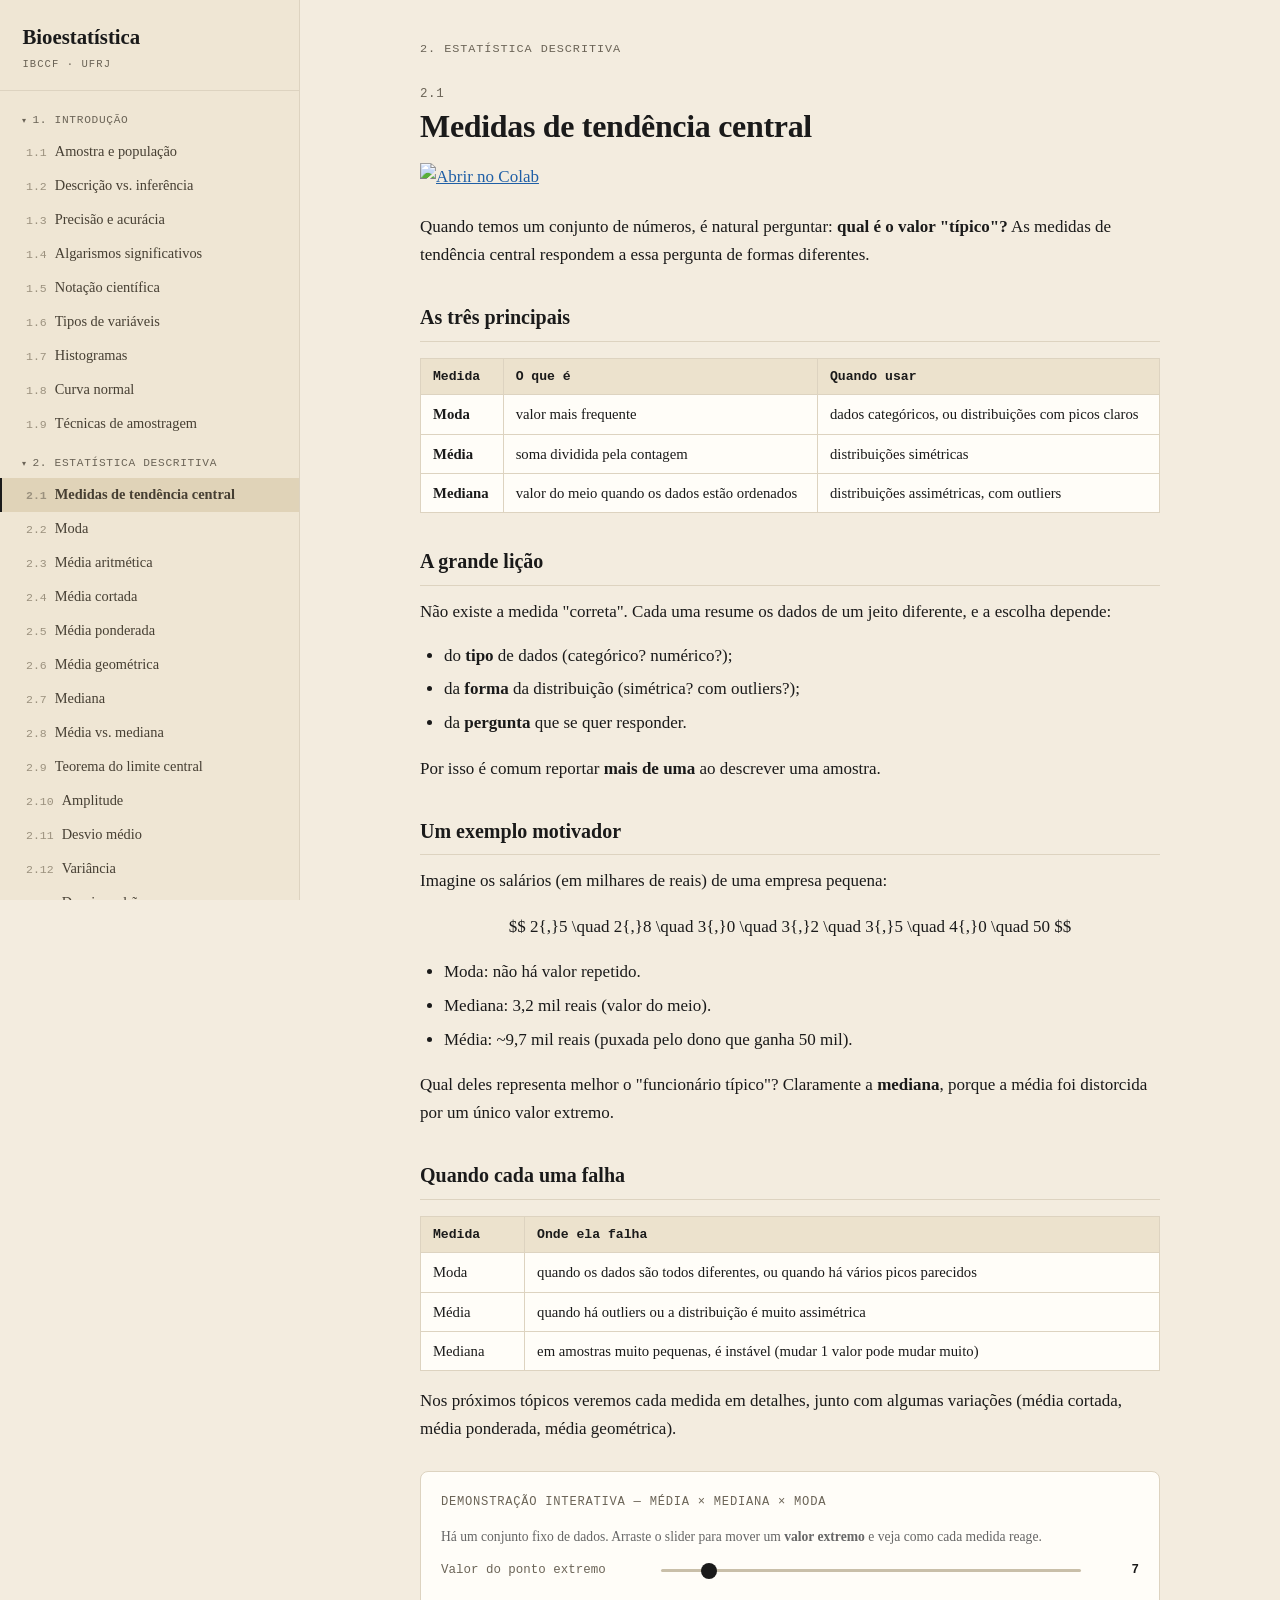
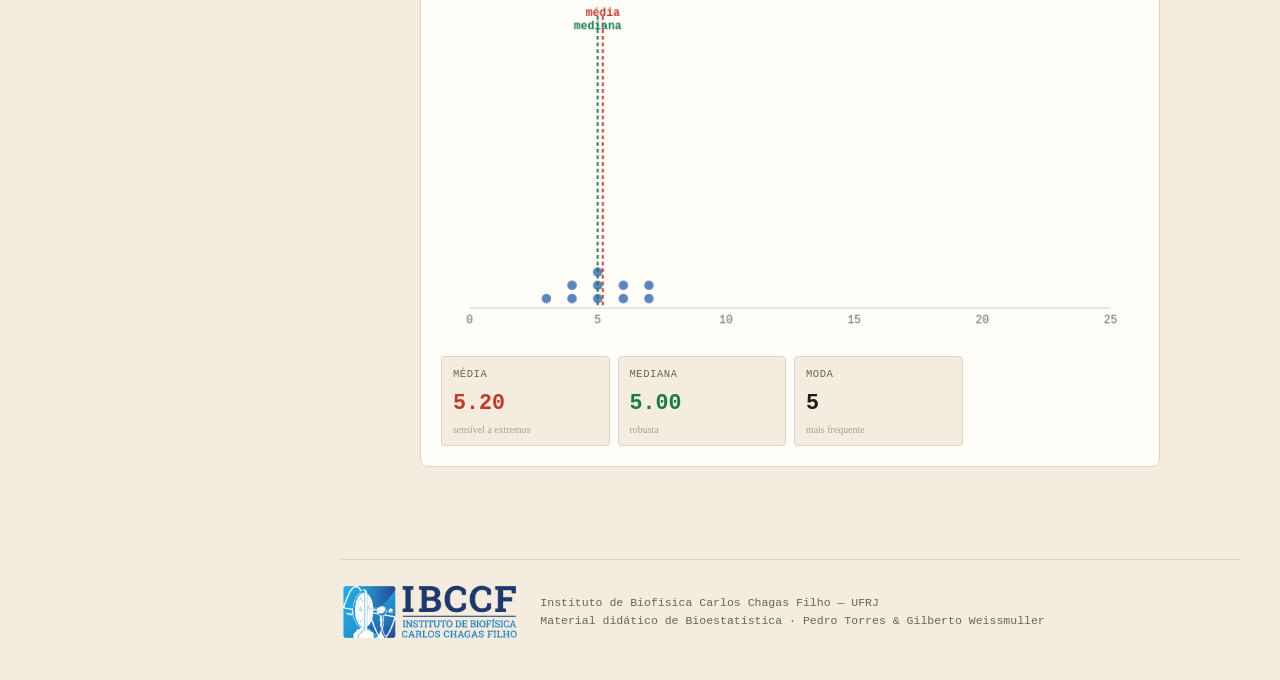
==== commit 86c1c617: "Use official IBCCF logo (PNG) in footer" ====
--- a/descritiva.html
+++ b/descritiva.html
@@ -1237,7 +1237,7 @@
 
 </article>
 </div>
-<div class="footer"><img src="assets/ibccf-logo.svg" alt="IBCCF" class="footer-logo"><div class="footer-text">Instituto de Biofísica Carlos Chagas Filho — UFRJ<br>Material didático de Bioestatística · Pedro Torres &amp; Gilberto Weissmuller</div></div>
+<div class="footer"><img src="assets/ibccf-logo.png" alt="IBCCF" class="footer-logo"><div class="footer-text">Instituto de Biofísica Carlos Chagas Filho — UFRJ<br>Material didático de Bioestatística · Pedro Torres &amp; Gilberto Weissmuller</div></div>
 </main>
 
 <script src="assets/widgets.js"></script>
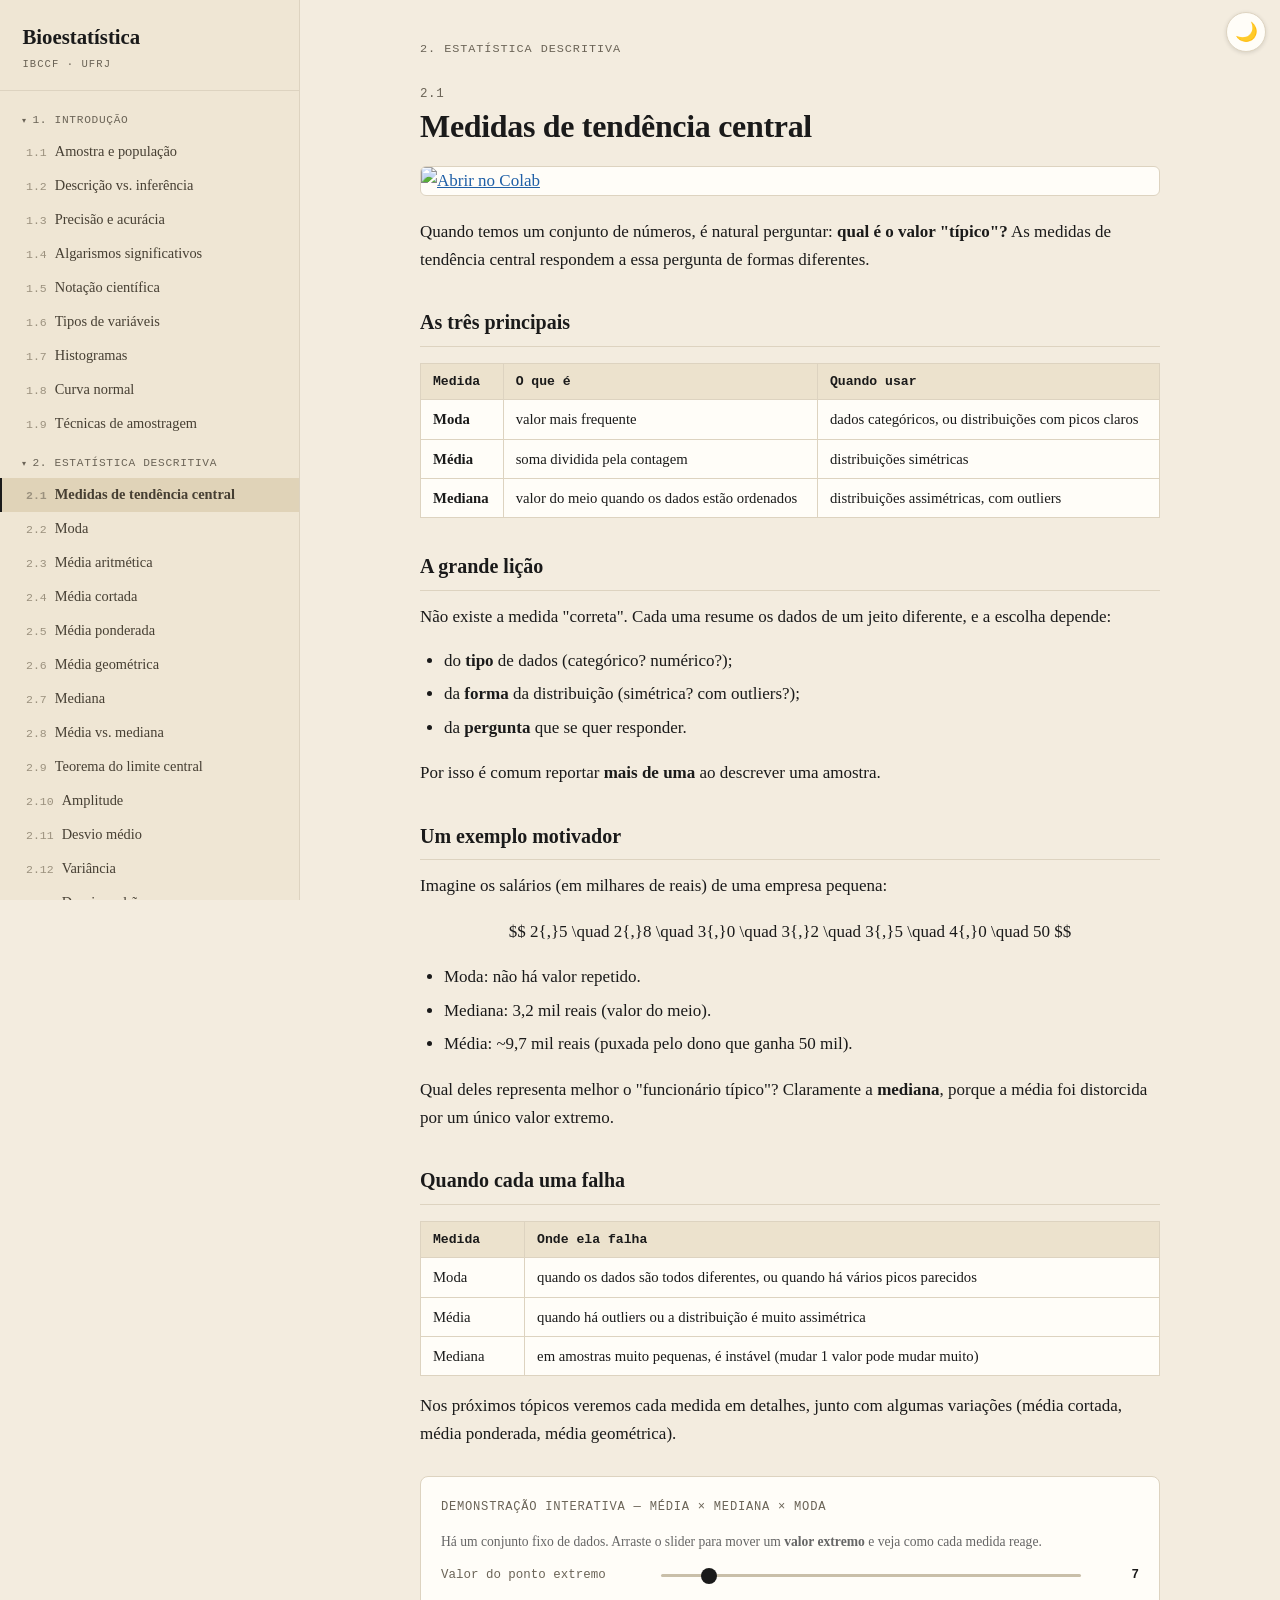
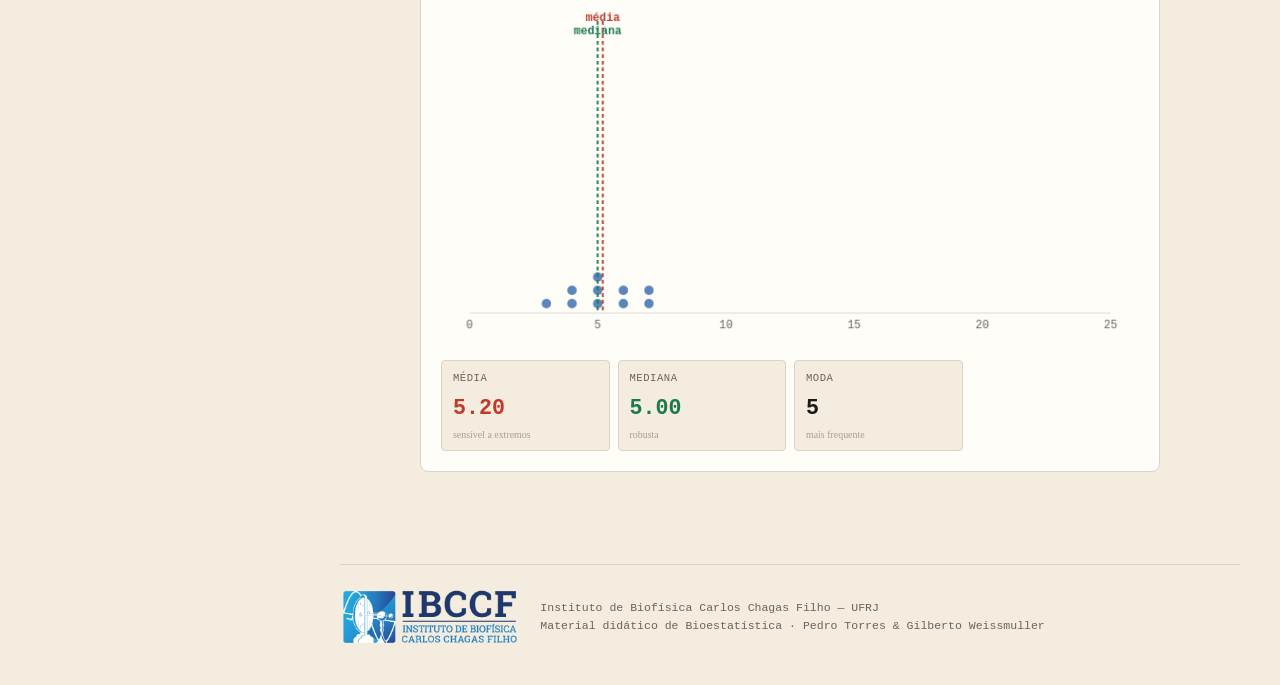
==== commit b6059001: "Add dark mode switcher Botão flutuante (canto superior direito) alterna tema claro/escuro, com persi" ====
--- a/descritiva.html
+++ b/descritiva.html
@@ -4,6 +4,7 @@
 <meta charset="UTF-8">
 <meta name="viewport" content="width=device-width, initial-scale=1.0">
 <title>Estatística Descritiva — Bioestatística IBCCF</title>
+<script>(function(){try{var t=localStorage.getItem('tema');if(!t){t=matchMedia('(prefers-color-scheme: dark)').matches?'dark':'light';}if(t==='dark')document.documentElement.setAttribute('data-theme','dark');}catch(e){}})();</script>
 <link rel="stylesheet" href="assets/style.css">
 <link rel="stylesheet" href="https://cdn.jsdelivr.net/npm/katex@0.16.9/dist/katex.min.css">
 <script defer src="https://cdn.jsdelivr.net/npm/katex@0.16.9/dist/katex.min.js"></script>
@@ -13,6 +14,7 @@
 </head>
 <body>
 <button class="menu-toggle" id="menuToggle" aria-label="Menu">☰</button>
+<button class="theme-toggle" id="themeToggle" aria-label="Alternar tema" title="Alternar tema claro/escuro"><span class="theme-icon"></span></button>
 
 <nav class="sidebar" id="sidebar">
 <a class="sidebar-brand" href="index.html">Bioestatística<span>IBCCF · UFRJ</span></a>
@@ -99,7 +101,22 @@
 <div class="nav-group">
 <div class="nav-group-title">7. Exercícios</div>
 <ul>
-<li><a href="exercicios.html#07-exercicios-01-exercicios-md"><span class="n">7.1</span>Exercícios resolvidos por tema</a></li>
+<li><a href="exercicios.html#07-exercicios-01-precisao-acuracia-md"><span class="n">7.1</span>Precisão, acurácia e algarismos significativos</a></li>
+<li><a href="exercicios.html#07-exercicios-02-probabilidade-intuicao-md"><span class="n">7.2</span>Probabilidade e intuição</a></li>
+<li><a href="exercicios.html#07-exercicios-03-probabilidade-md"><span class="n">7.3</span>Probabilidade</a></li>
+<li><a href="exercicios.html#07-exercicios-04-probabilidade-condicional-md"><span class="n">7.4</span>Probabilidade condicional</a></li>
+<li><a href="exercicios.html#07-exercicios-05-descritiva-md"><span class="n">7.5</span>Estatística descritiva</a></li>
+<li><a href="exercicios.html#07-exercicios-06-binomial-md"><span class="n">7.6</span>Distribuição binomial</a></li>
+<li><a href="exercicios.html#07-exercicios-07-normal-md"><span class="n">7.7</span>Distribuição normal</a></li>
+<li><a href="exercicios.html#07-exercicios-08-amostragem-md"><span class="n">7.8</span>Distribuição amostral</a></li>
+<li><a href="exercicios.html#07-exercicios-09-inferencia-ic-md"><span class="n">7.9</span>Lógica da inferência e IC</a></li>
+<li><a href="exercicios.html#07-exercicios-10-testes-dois-grupos-md"><span class="n">7.10</span>Testes de dois grupos</a></li>
+<li><a href="exercicios.html#07-exercicios-11-anova-md"><span class="n">7.11</span>ANOVA</a></li>
+<li><a href="exercicios.html#07-exercicios-12-correlacao-regressao-md"><span class="n">7.12</span>Correlação e regressão</a></li>
+<li><a href="exercicios.html#07-exercicios-13-potencia-md"><span class="n">7.13</span>Potência</a></li>
+<li><a href="exercicios.html#07-exercicios-14-qui-quadrado-md"><span class="n">7.14</span>Qui-quadrado</a></li>
+<li><a href="exercicios.html#07-exercicios-15-tabelas-contingencia-md"><span class="n">7.15</span>Tabelas de contingência</a></li>
+<li><a href="exercicios.html#07-exercicios-16-tecnicas-amostragem-md"><span class="n">7.16</span>Técnicas de amostragem</a></li>
 </ul></div>
 </nav>
 <main class="content"><div class="content-inner">
@@ -1241,6 +1258,6 @@
 </main>
 
 <script src="assets/widgets.js"></script>
-<script>mermaid.initialize({startOnLoad:true,theme:'neutral',securityLevel:'loose'});</script>
+<script>mermaid.initialize({startOnLoad:true,theme:document.documentElement.dataset.theme==='dark'?'dark':'neutral',securityLevel:'loose'});</script>
 </body>
 </html>
--- a/assets/style.css
+++ b/assets/style.css
@@ -12,7 +12,35 @@
   --line: #ddd3c0;
   --line-soft: #e7dfce;
   --accent: #1a1a1a;
+  --sidebar-bg: #efe6d4;
+  --sidebar-hover: #e6dac3;
+  --sidebar-active: #e0d3b8;
+  --nav-text: #463f33;
+  --prose-soft: #4a4338;
+  --code-bg: #e8dec9;
+  --th-bg: #ece2cd;
+  --range-track: #c9bfa9;
+  --link: #1f5fa6;
   --sidebar-w: 300px;
+}
+
+[data-theme="dark"] {
+  --bg: #16140f;
+  --paper: #211e17;
+  --ink: #ece6d8;
+  --muted: #a59a85;
+  --line: #3a352b;
+  --line-soft: #2c281f;
+  --accent: #ece6d8;
+  --sidebar-bg: #1c1a13;
+  --sidebar-hover: #2a2619;
+  --sidebar-active: #332d1d;
+  --nav-text: #c9c0ad;
+  --prose-soft: #c4baa6;
+  --code-bg: #322d22;
+  --th-bg: #2a2619;
+  --range-track: #4a4435;
+  --link: #6fa8dc;
 }
 
 body {
@@ -30,7 +58,7 @@
   position: fixed;
   top: 0; left: 0; bottom: 0;
   width: var(--sidebar-w);
-  background: #efe6d4;
+  background: var(--sidebar-bg);
   border-right: 1px solid var(--line);
   overflow-y: auto;
   padding: 1.25rem 0 3rem;
@@ -76,12 +104,12 @@
   padding: 0.32rem 1.4rem 0.32rem 1.5rem;
   font-size: 0.9rem;
   text-decoration: none;
-  color: #463f33;
+  color: var(--nav-text);
   border-left: 2px solid transparent;
 }
-.nav-group li a:hover { background: #e6dac3; }
+.nav-group li a:hover { background: var(--sidebar-hover); }
 .nav-group li a.active {
-  background: #e0d3b8;
+  background: var(--sidebar-active);
   border-left-color: var(--ink);
   font-weight: bold;
 }
@@ -148,17 +176,46 @@
 .topic blockquote {
   margin: 1rem 0; padding: 0.7rem 1.1rem;
   background: var(--paper); border-left: 3px solid var(--ink);
-  border-radius: 0 4px 4px 0; font-style: italic; color: #4a4338;
+  border-radius: 0 4px 4px 0; font-style: italic; color: var(--prose-soft);
 }
 .topic blockquote p:last-child { margin: 0; }
-.topic code { font-family: 'Courier New', monospace; background: #e8dec9; padding: 1px 5px; border-radius: 3px; font-size: 0.88em; }
+.topic code { font-family: 'Courier New', monospace; background: var(--code-bg); padding: 1px 5px; border-radius: 3px; font-size: 0.88em; }
 .topic pre { background: #2f2a22; color: #f3ecdf; border-radius: 6px; padding: 14px 16px; margin: 1rem 0; overflow-x: auto; font-size: 0.85rem; }
 .topic pre code { background: transparent; padding: 0; color: inherit; }
 .topic table { border-collapse: collapse; margin: 1rem 0; font-size: 0.92rem; width: 100%; }
+.topic img { max-width: 100%; height: auto; display: block; margin: 1.25rem auto; border: 1px solid var(--line); border-radius: 6px; background: var(--paper); }
 .topic th, .topic td { padding: 7px 12px; border: 1px solid var(--line); text-align: left; background: var(--paper); }
-.topic th { background: #ece2cd; font-family: 'Courier New', monospace; font-size: 0.82rem; }
+.topic th { background: var(--th-bg); font-family: 'Courier New', monospace; font-size: 0.82rem; }
 .topic hr { border: 0; border-top: 1px solid var(--line); margin: 1.5rem 0; }
-.topic a { color: #1f5fa6; }
+.topic a { color: var(--link); }
+
+/* ---------- Respostas ocultas (exercícios) ---------- */
+.topic details {
+  background: var(--paper);
+  border: 1px solid var(--line);
+  border-left: 3px solid var(--link);
+  border-radius: 0 6px 6px 0;
+  margin: 0.75rem 0 1.75rem;
+  padding: 0 1.1rem;
+}
+.topic details[open] { padding-bottom: 0.5rem; }
+.topic details > summary {
+  cursor: pointer;
+  list-style: none;
+  font-family: 'Courier New', monospace;
+  font-size: 0.78rem;
+  letter-spacing: 0.04em;
+  text-transform: uppercase;
+  color: var(--link);
+  padding: 0.7rem 0;
+  user-select: none;
+}
+.topic details > summary::-webkit-details-marker { display: none; }
+.topic details > summary::before { content: "▸ "; }
+.topic details[open] > summary::before { content: "▾ "; }
+.topic details > summary:hover { color: #16335c; }
+.topic details > *:not(summary):first-of-type { margin-top: 0.2rem; }
+.topic details p:last-child { margin-bottom: 0.6rem; }
 
 .math-display { margin: 1.1rem 0; text-align: center; overflow-x: auto; }
 .katex-display { margin: 1.1rem 0 !important; overflow-x: auto; overflow-y: hidden; }
@@ -187,7 +244,7 @@
 .controls { display: flex; flex-direction: column; gap: 10px; margin: 0.75rem 0 1rem; }
 .ctrl-row { display: flex; align-items: center; gap: 10px; }
 .ctrl-label { font-size: 0.78rem; color: var(--muted); font-family: 'Courier New', monospace; min-width: 210px; }
-input[type=range] { flex: 1; -webkit-appearance: none; appearance: none; height: 3px; background: #c9bfa9; border-radius: 2px; outline: none; cursor: pointer; }
+input[type=range] { flex: 1; -webkit-appearance: none; appearance: none; height: 3px; background: var(--range-track); border-radius: 2px; outline: none; cursor: pointer; }
 input[type=range]::-webkit-slider-thumb { -webkit-appearance: none; width: 16px; height: 16px; border-radius: 50%; background: var(--ink); cursor: pointer; }
 input[type=range]::-moz-range-thumb { width: 16px; height: 16px; border-radius: 50%; background: var(--ink); border: none; cursor: pointer; }
 .ctrl-val { font-size: 0.78rem; font-family: 'Courier New', monospace; font-weight: bold; min-width: 48px; text-align: right; }
@@ -212,14 +269,14 @@
 .hero { text-align: center; padding: 2rem 0 2.5rem; border-bottom: 1px solid var(--line); margin-bottom: 2rem; }
 .hero-title { font-size: 3rem; font-weight: bold; letter-spacing: -0.02em; }
 .hero-sub { font-family: 'Courier New', monospace; font-size: 0.8rem; text-transform: uppercase; letter-spacing: 0.08em; color: var(--muted); margin-top: 0.5rem; }
-.hero-desc { max-width: 560px; margin: 1.25rem auto 0; color: #4a4338; }
+.hero-desc { max-width: 560px; margin: 1.25rem auto 0; color: var(--prose-soft); }
 .hero-authors { font-family: 'Courier New', monospace; font-size: 0.78rem; color: var(--muted); margin-top: 1rem; }
 .cards { display: grid; grid-template-columns: repeat(2, 1fr); gap: 14px; }
 .card { background: var(--paper); border: 1px solid var(--line); border-radius: 8px; padding: 1.25rem; text-decoration: none; color: var(--ink); transition: border-color 0.15s, transform 0.15s; }
 .card:hover { border-color: var(--ink); transform: translateY(-1px); }
 .card .cnum { font-family: 'Courier New', monospace; font-size: 0.72rem; color: var(--muted); }
 .card .ctitle { font-size: 1.15rem; font-weight: bold; margin: 0.4rem 0 0.5rem; }
-.card .cdesc { font-size: 0.85rem; color: #4a4338; line-height: 1.5; }
+.card .cdesc { font-size: 0.85rem; color: var(--prose-soft); line-height: 1.5; }
 .card .ccount { font-family: 'Courier New', monospace; font-size: 0.72rem; color: #a89f8b; margin-top: 0.75rem; }
 
 /* ---------- Footer ---------- */
@@ -241,3 +298,34 @@
   .cards { grid-template-columns: 1fr; }
   .hero-title { font-size: 2.2rem; }
 }
+
+/* ---------- Dark mode: toggle + ajustes ---------- */
+.theme-toggle {
+  position: fixed;
+  top: 12px; right: 14px;
+  z-index: 60;
+  width: 40px; height: 40px;
+  border-radius: 50%;
+  border: 1px solid var(--line);
+  background: var(--paper);
+  color: var(--ink);
+  cursor: pointer;
+  font-size: 1.15rem;
+  line-height: 1;
+  display: flex; align-items: center; justify-content: center;
+  box-shadow: 0 1px 4px rgba(0,0,0,0.12);
+  transition: transform 0.15s, background 0.15s;
+}
+.theme-toggle:hover { transform: scale(1.08); }
+.theme-icon::before { content: "🌙"; }
+[data-theme="dark"] .theme-icon::before { content: "☀\FE0E"; }
+
+[data-theme="dark"] .topic details > summary:hover { color: #aecbed; }
+[data-theme="dark"] .topic pre { background: #100e0a; }
+
+/* logo do IBCCF (texto escuro) precisa de um fundo claro no tema escuro */
+[data-theme="dark"] .footer-logo {
+  background: #f3ecdf;
+  padding: 6px 10px;
+  border-radius: 6px;
+}
